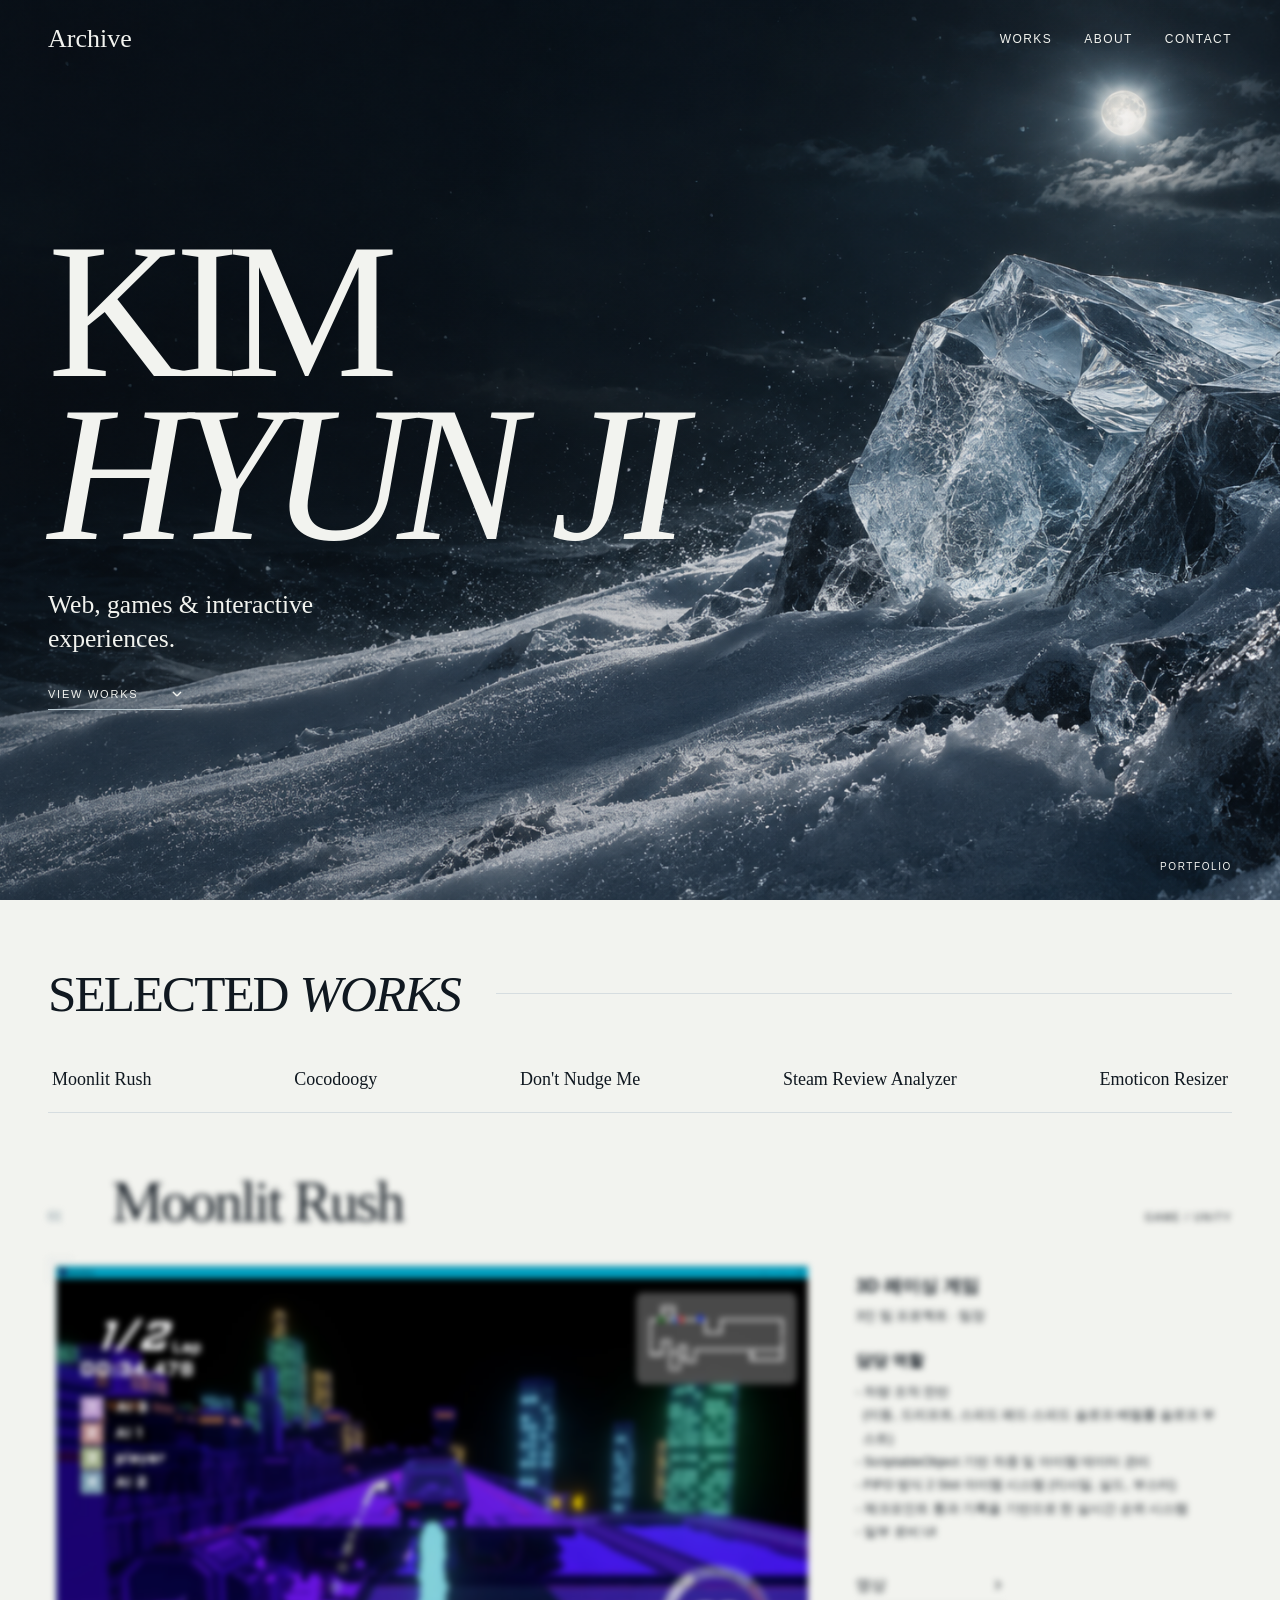
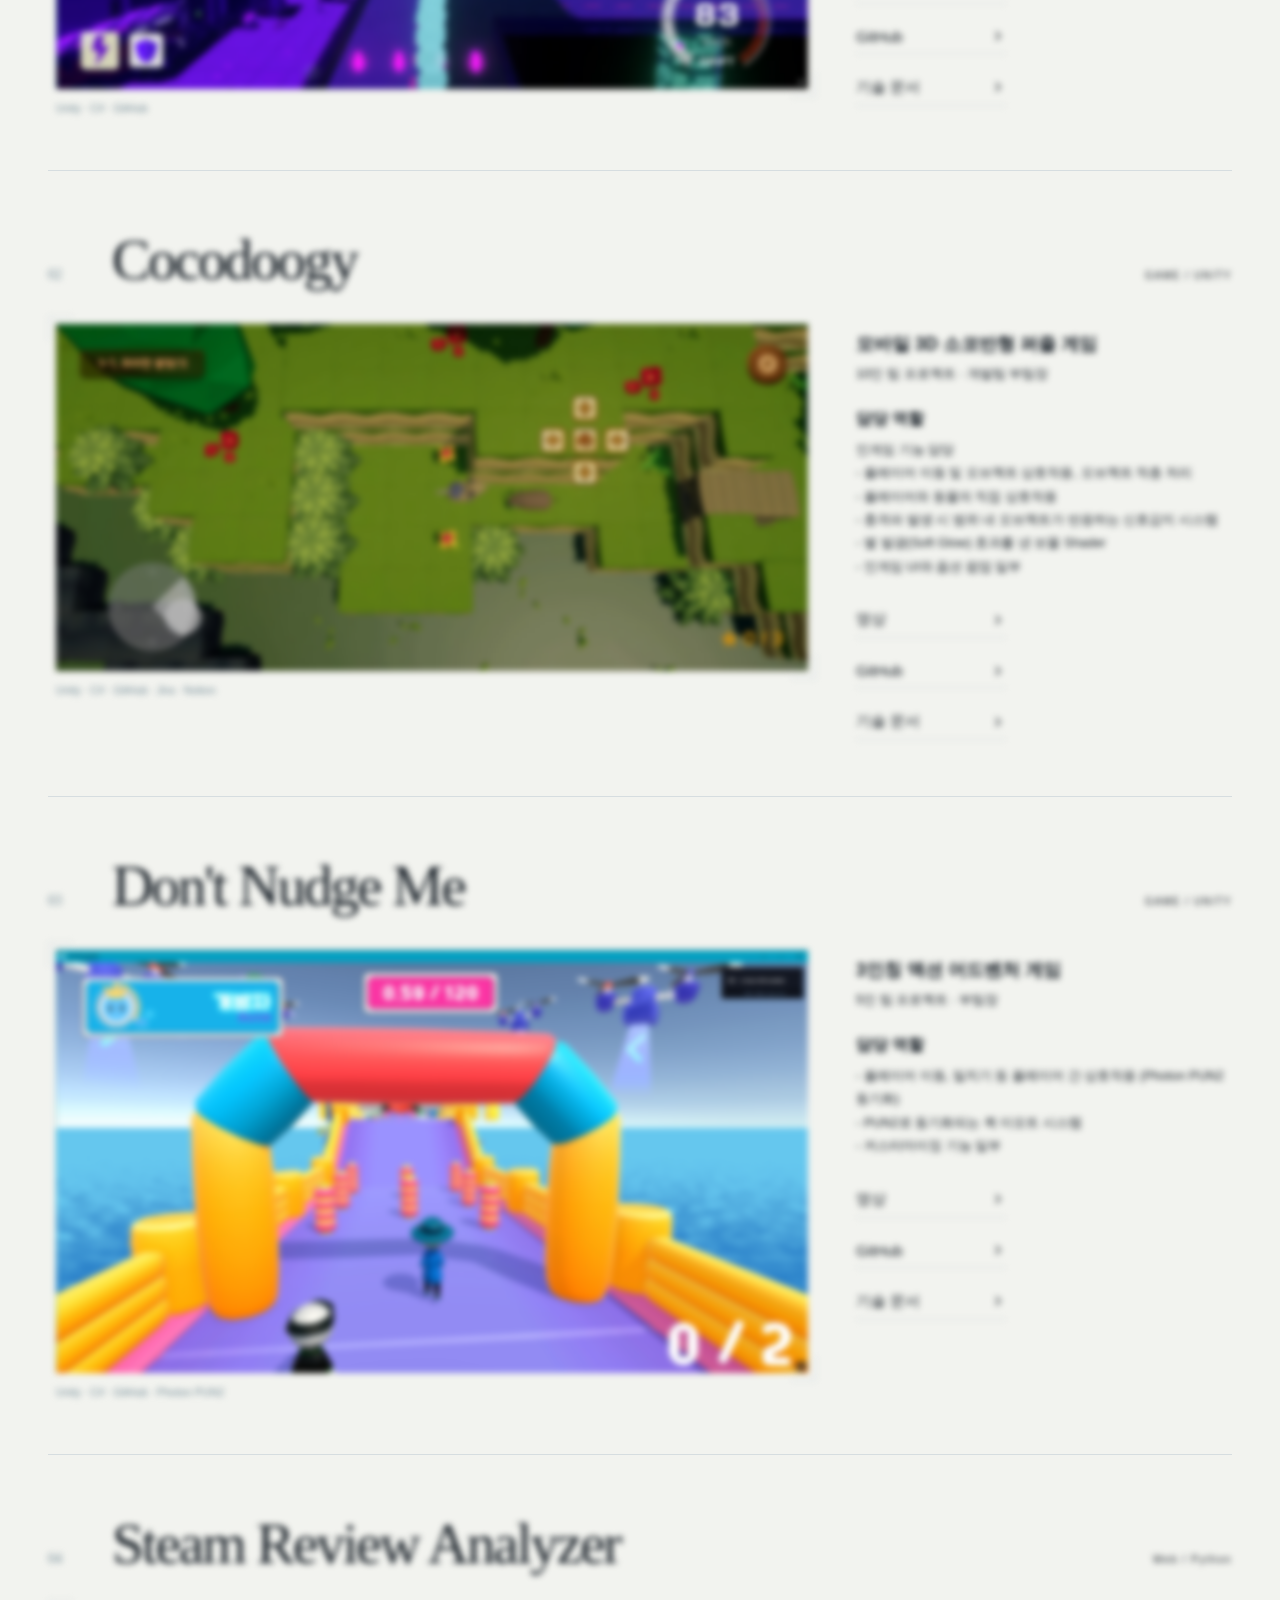
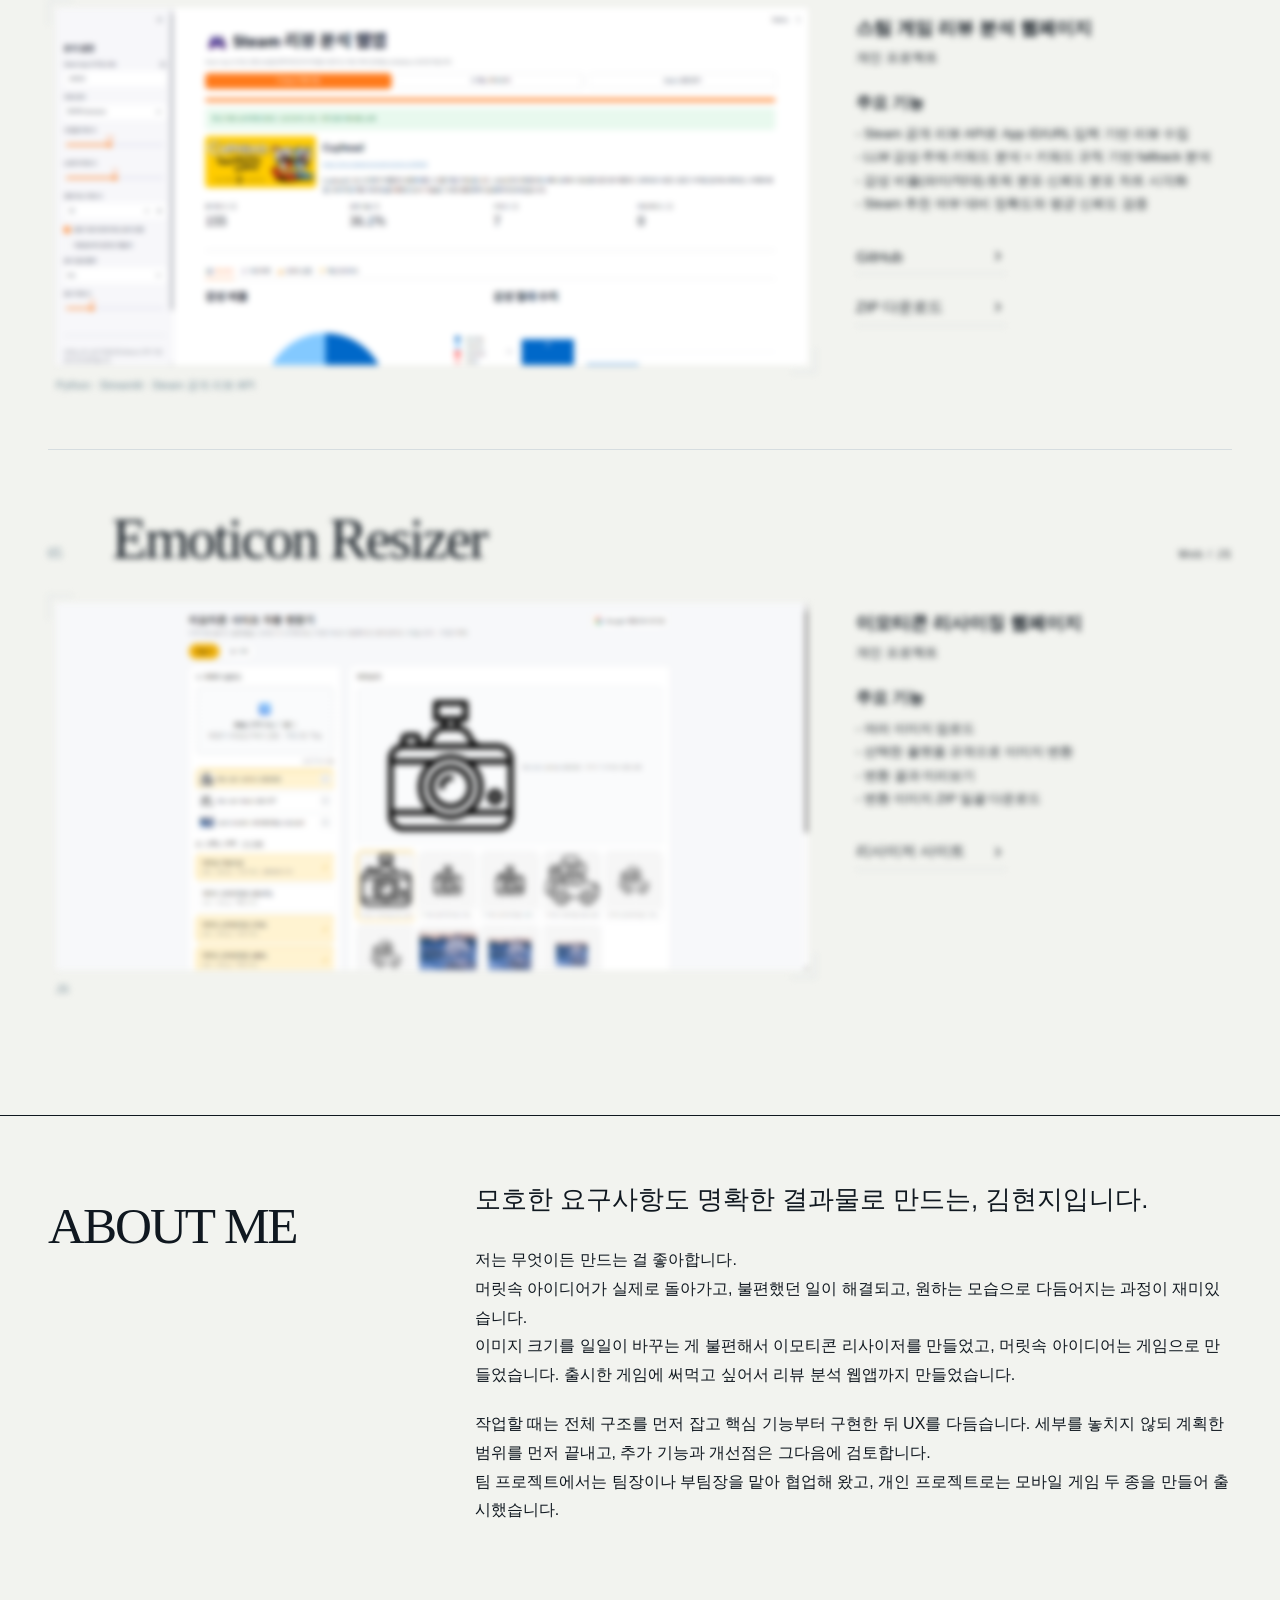
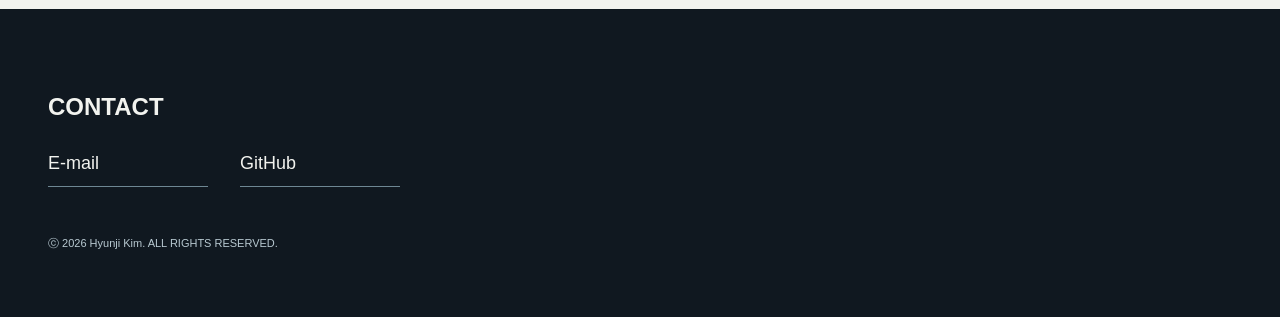
==== index.html @ 44b220c4 "이미지 캐시 초기화 시도" ====
<!DOCTYPE html>
<html lang="ko">

<head>
    <meta charset="UTF-8">
    <meta name="viewport" content="width=device-width, initial-scale=1.0">
    <meta name="description" content="Portfolio">
    <meta property="og:type" content="website">
    <meta property="og:title" content="Devschnee | Archive">
    <meta property="og:description" content="Web, games &amp; interactive experiences.">
    <meta property="og:url" content="https://devschnee.github.io/pfschnee/">
    <meta property="og:image" content="https://devschnee.github.io/pfschnee/src/site-preview.png?v=2">
    <meta property="og:image:alt" content="HJ Kim Portfolio Preview">
    <script src="https://challenges.cloudflare.com/turnstile/v0/api.js?render=explicit" defer></script>
    <title>HJ K. | Archive</title>
    <link rel="stylesheet" href="./css/style.css">
    <script src="./js/main.js" defer></script>
</head>

<body>
    <!-- header -->
    <header class="site-header">
        <a href="./">Archive</a>

        <nav aria-label="main menu">
            <a href="#works">WORKS</a>
            <a href="#about">ABOUT</a>
            <a href="#contact">CONTACT</a>
        </nav>
    </header>
    <div class="index-nav" id="idx-nav" hidden>
        <a href="#works">WORKS</a>
        <a href="#about">ABOUT | CONTACT</a>
        <a href="#top" class="t-learn">
            <span class="t-learn-up" aria-hidden="true">
                <span class="t-learn-chevron">
                    <svg width="16" height="16" viewBox="0 0 16 16" fill="none" stroke="currentColor"
                        stroke-width="1.5">
                        <path class="t-learn-arm t-learn-arm-top" d="M6 4L10 8" />
                        <path class="t-learn-arm t-learn-arm-bot" d="M10 8L6 12" />
                    </svg>
                </span>
            </span>
            TOP
        </a>
    </div>
    <!-- body -->
    <main>
        <section class="hero" id="top" aria-labelledby="hero-title">
            <!-- 배경 이미지는 CSS에서 적용 -->
            <div class="hero-content">
                <h1 id="hero-title">
                    <span>KIM</span>
                    <em>HYUN JI</em>
                </h1>

                <p class="hero-description">
                    Web, games &amp; interactive <br>
                    experiences.
                </p>

                <a class="hero-link t-learn" href="#works">
                    VIEW WORKS
                    <span class="t-learn-down" aria-hidden="true">
                        <span class="t-learn-chevron">
                            <svg width="16" height="16" viewBox="0 0 16 16" fill="none" stroke="currentColor"
                                stroke-width="1.5">
                                <path class="t-learn-arm t-learn-arm-top" d="M6 4L10 8" />
                                <path class="t-learn-arm t-learn-arm-bot" d="M10 8L6 12" />
                            </svg>
                        </span>
                    </span>
                </a>
            </div>

            <p class="hero-caption">PORTFOLIO</p>
        </section>

        <section class="works" id="works" aria-labelledby="works-title">
            <h2 id="works-title">SELECTED <em>WORKS</em></h2>

            <nav class="project-nav" aria-label="project-index">
                <a href="#moonlit-rush">Moonlit Rush</a>
                <a href="#cocodoogy">Cocodoogy</a>
                <a href="#dont-nudge-me">Don't Nudge Me</a>
                <a href="#steam-reviews">Steam Review Analyzer</a>
                <a href="#emoticon-resizer">Emoticon Resizer</a>
            </nav>

            <!-- 첫 번째 프로젝트 -->
            <article class="project t-stagger" id="moonlit-rush" aria-labelledby="moonlit-title">

                <!-- 번호 / 제목 / 분류를 Grid로 정렬 -->
                <div class="project-heading t-stagger-line">
                    <span class="project-number">01</span>
                    <h3 id="moonlit-title">Moonlit Rush</h3>
                    <p class="project-category">GAME / UNITY</p>
                </div>

                <!-- 프로젝트 이미지와 장식용 프레임 -->
                <div class="project-body t-stagger-line t-stagger-line--2">
                    <div class="project-media">
                        <figure class="project-frame">
                            <img src="src/moonlit-rush.jpg" alt="Moonlit Rush의 야간 도심 레이싱 중 차량이 점프하는 화면" width="1920"
                                height="1080" loading="lazy">
                        </figure>
                        <p class="project-tech">Unity · C# · GitHub</p>
                    </div>

                    <!-- 이미지 오른쪽 프로젝트 설명 -->
                    <div class="project-caption">
                        <h4>3D 레이싱 게임</h4>
                        <p>3인 팀 프로젝트 · 팀장</p>
                        <h4>담당 역할</h4>
                        <ul class="project-description">
                            <li>차량 조작 전반 <span>(이동, 드리프트, 스피드 패드·스피드 슬로프·배럴롤 슬로프 부스트)</span></li>
                            <li>ScriptableObject 기반 차종 및 아이템 데이터 관리</li>
                            <li>FIFO 방식 2 Slot 아이템 시스템 (미사일, 실드, 부스터)</li>
                            <li>체크포인트 통과 기록을 기반으로 한 실시간 순위 시스템</li>
                            <li>일부 로비 UI</li>
                        </ul>
                        <div class="project-links">
                            <a href="https://www.youtube.com/watch?v=LPo_mc8xSBM&feature=youtu.be" class="t-learn"
                                target="_blank" rel="noopener noreferrer nofollow">
                                <span>영상</span>
                                <span class="t-learn-chevron" aria-hidden="true">
                                    <svg width="16" height="16" viewBox="0 0 16 16" fill="none" stroke="currentColor"
                                        stroke-width="1.5">
                                        <path class="t-learn-arm t-learn-arm-top" d="M6 4L10 8" />
                                        <path class="t-learn-arm t-learn-arm-bot" d="M10 8L6 12" />
                                    </svg>
                                </span>
                            </a>
                            <a href="https://github.com/devschnee/MoonlitRush-Public" class="t-learn" target="_blank"
                                rel="noopener noreferrer">
                                <span>GitHub</span>
                                <span class="t-learn-chevron" aria-hidden="true">
                                    <svg width="16" height="16" viewBox="0 0 16 16" fill="none" stroke="currentColor"
                                        stroke-width="1.5">
                                        <path class="t-learn-arm t-learn-arm-top" d="M6 4L10 8" />
                                        <path class="t-learn-arm t-learn-arm-bot" d="M10 8L6 12" />
                                    </svg>
                                </span>
                            </a>
                            <a href="https://app.notion.com/p/2e8eddbae78d80128221c47e6ab6edd1" class="t-learn"
                                target="_blank" rel="noopener noreferrer">
                                <span>기술 문서</span>
                                <span class="t-learn-chevron" aria-hidden="true">
                                    <svg width="16" height="16" viewBox="0 0 16 16" fill="none" stroke="currentColor"
                                        stroke-width="1.5">
                                        <path class="t-learn-arm t-learn-arm-top" d="M6 4L10 8" />
                                        <path class="t-learn-arm t-learn-arm-bot" d="M10 8L6 12" />
                                    </svg>
                                </span>
                            </a>
                        </div>
                    </div>
                </div>
            </article>

            <article class="project t-stagger" id="cocodoogy" aria-labelledby="cocodoogy-title">
                <div class="project-heading t-stagger-line">
                    <span class="project-number">02</span>
                    <h3 id="cocodoogy-title">Cocodoogy</h3>
                    <p class="project-category">GAME / UNITY</p>
                </div>

                <div class="project-body t-stagger-line t-stagger-line--2">
                    <div class="project-media">
                        <figure class="project-frame">
                            <img src="src/cocodoogy.jpg" alt="Cocodoogy의 코코두기와 멧돼지의 상호작용 장면" loading="lazy">

                        </figure>
                        <p class="project-tech">Unity · C# · GitHub · Jira · Notion</p>
                    </div>

                    <!-- 이미지 오른쪽 프로젝트 설명 -->
                    <div class="project-caption">
                        <h4>모바일 3D 소코반형 퍼즐 게임</h4>
                        <p>10인 팀 프로젝트 · 개발팀 부팀장</p>
                        <h4>담당 역할</h4>
                        <ul class="project-description">
                            인게임 기능 담당
                            <li>플레이어 이동 및 오브젝트 상호작용, 오브젝트 적층 처리</li>
                            <li>플레이어와 동물의 직접 상호작용</li>
                            <li>충격파 발생 시 범위 내 오브젝트가 반응하는 신호감지 시스템</li>
                            <li>별 발광(Soft Glow) 효과를 낸 보물 Shader</li>
                            <li>인게임 UI와 옵션 팝업 일부</li>
                        </ul>
                        <div class="project-links">
                            <a href="https://www.youtube.com/watch?v=HQ4drY2X7RI" class="t-learn" target="_blank"
                                rel="noopener noreferrer nofollow">
                                <span>영상</span>
                                <span class="t-learn-chevron" aria-hidden="true">
                                    <svg width="16" height="16" viewBox="0 0 16 16" fill="none" stroke="currentColor"
                                        stroke-width="1.5">
                                        <path class="t-learn-arm t-learn-arm-top" d="M6 4L10 8" />
                                        <path class="t-learn-arm t-learn-arm-bot" d="M10 8L6 12" />
                                    </svg>
                                </span>
                            </a>
                            <a href="https://github.com/devschnee/CocoDoogy-Public" class="t-learn" target="_blank"
                                rel="noopener noreferrer">
                                <span>GitHub</span>
                                <span class="t-learn-chevron" aria-hidden="true">
                                    <svg width="16" height="16" viewBox="0 0 16 16" fill="none" stroke="currentColor"
                                        stroke-width="1.5">
                                        <path class="t-learn-arm t-learn-arm-top" d="M6 4L10 8" />
                                        <path class="t-learn-arm t-learn-arm-bot" d="M10 8L6 12" />
                                    </svg>
                                </span>
                            </a>
                            <a href="https://app.notion.com/p/2e8eddbae78d80128221c47e6ab6edd1" class="t-learn"
                                target="_blank" rel="noopener noreferrer">
                                <span>기술 문서</span>
                                <span class="t-learn-chevron" aria-hidden="true">
                                    <svg width="16" height="16" viewBox="0 0 16 16" fill="none" stroke="currentColor"
                                        stroke-width="1.5">
                                        <path class="t-learn-arm t-learn-arm-top" d="M6 4L10 8" />
                                        <path class="t-learn-arm t-learn-arm-bot" d="M10 8L6 12" />
                                    </svg>
                                </span>
                            </a>
                        </div>
                    </div>
                </div>
            </article>

            <article class="project t-stagger" id="dont-nudge-me" aria-labelledby="dont-nudge-me-title">
                <div class="project-heading t-stagger-line">
                    <span class="project-number">03</span>
                    <h3 id="dont-nudge-me-title">Don't Nudge Me</h3>
                    <p class="project-category">GAME / UNITY</p>
                </div>

                <div class="project-body t-stagger-line t-stagger-line--2">
                    <div class="project-media">
                        <figure class="project-frame">
                            <img src="src/dont-nudge-me.jpg" alt="Don't Nudge Me의 3인칭 경주 장면" width="1920" height="1080"
                                loading="lazy">
                        </figure>
                        <p class="project-tech">Unity · C# · GitHub · Photon PUN2</p>
                    </div>

                    <!-- 이미지 오른쪽 프로젝트 설명 -->
                    <div class="project-caption">
                        <h4>3인칭 액션 어드벤처 게임</h4>
                        <p>5인 팀 프로젝트 · 부팀장</p>
                        <h4>담당 역할</h4>
                        <ul class="project-description">
                            <li>플레이어 이동, 밀치기 등 플레이어 간 상호작용 (Photon PUN2 동기화)</li>
                            <li>PUN2로 동기화되는 퀵 이모트 시스템</li>
                            <li>커스터마이징 기능 일부</li>
                        </ul>
                        <div class="project-links">
                            <a href="https://www.youtube.com/watch?v=VlyXmGQhBaM" class="t-learn" target="_blank"
                                rel="noopener noreferrer nofollow">
                                <span>영상</span>
                                <span class="t-learn-chevron" aria-hidden="true">
                                    <svg width="16" height="16" viewBox="0 0 16 16" fill="none" stroke="currentColor"
                                        stroke-width="1.5">
                                        <path class="t-learn-arm t-learn-arm-top" d="M6 4L10 8" />
                                        <path class="t-learn-arm t-learn-arm-bot" d="M10 8L6 12" />
                                    </svg>
                                </span>
                            </a>
                            <a href="https://github.com/devschnee/DontNudgeMe-Public" class="t-learn" target="_blank"
                                rel="noopener noreferrer">
                                <span>GitHub</span>
                                <span class="t-learn-chevron" aria-hidden="true">
                                    <svg width="16" height="16" viewBox="0 0 16 16" fill="none" stroke="currentColor"
                                        stroke-width="1.5">
                                        <path class="t-learn-arm t-learn-arm-top" d="M6 4L10 8" />
                                        <path class="t-learn-arm t-learn-arm-bot" d="M10 8L6 12" />
                                    </svg>
                                </span>
                            </a>
                            <a href="https://app.notion.com/p/2e8eddbae78d80128221c47e6ab6edd1" class="t-learn"
                                target="_blank" rel="noopener noreferrer">
                                <span>기술 문서</span>
                                <span class="t-learn-chevron" aria-hidden="true">
                                    <svg width="16" height="16" viewBox="0 0 16 16" fill="none" stroke="currentColor"
                                        stroke-width="1.5">
                                        <path class="t-learn-arm t-learn-arm-top" d="M6 4L10 8" />
                                        <path class="t-learn-arm t-learn-arm-bot" d="M10 8L6 12" />
                                    </svg>
                                </span>
                            </a>
                        </div>
                    </div>
                </div>
            </article>

            <article class="project t-stagger" id="steam-reviews" aria-labelledby="steam-reviews-title">
                <div class="project-heading t-stagger-line">
                    <span class="project-number">04</span>
                    <h3 id="steam-reviews-title">Steam Review Analyzer</h3>
                    <p class="project-category">Web / Python</p>
                </div>

                <div class="project-body t-stagger-line t-stagger-line--2">
                    <div class="project-media">
                        <figure class="project-frame">
                            <img src="src/steam-reviews.png" alt="Steam Review Analyzer의 게임 리뷰 요약 화면" width="1920"
                                height="1080" loading="lazy">
                        </figure>
                        <p class="project-tech">Python · Streamlit · Steam 공개 리뷰 API
                        </p>
                    </div>
                    <!-- 이미지 오른쪽 프로젝트 설명 -->
                    <div class="project-caption">
                        <h4>스팀 게임 리뷰 분석 웹페이지</h4>
                        <p>개인 프로젝트</p>
                        <h4>주요 기능</h4>
                        <ul class="project-description">
                            <li>Steam 공개 리뷰 API로 App ID/URL 입력 기반 리뷰 수집 </li>
                            <li>LLM 감성·주제·키워드 분석 + 키워드 규칙 기반 fallback 분석</li>
                            <li>감성 비율(파이/막대)·토픽 분포·신뢰도 분포 차트 시각화</li>
                            <li>Steam 추천 여부 대비 정확도와 평균 신뢰도 검증</li>
                        </ul>
                        <div class="project-links">
                            <a href="https://github.com/devschnee/steam-review-analyzer" class="t-learn" target="_blank"
                                rel="noopener noreferrer">
                                <span>GitHub</span>
                                <span class="t-learn-chevron" aria-hidden="true">
                                    <svg width="16" height="16" viewBox="0 0 16 16" fill="none" stroke="currentColor"
                                        stroke-width="1.5">
                                        <path class="t-learn-arm t-learn-arm-top" d="M6 4L10 8" />
                                        <path class="t-learn-arm t-learn-arm-bot" d="M10 8L6 12" />
                                    </svg>
                                </span>
                            </a>
                            <a href="https://drive.google.com/drive/folders/1UK_2tRX7ykY_wUrUOAs60yplgLZJw73w?usp=sharing"
                                class="t-learn" target="_blank" rel="noopener noreferrer">
                                <span>ZIP 다운로드</span>
                                <span class="t-learn-chevron" aria-hidden="true">
                                    <svg width="16" height="16" viewBox="0 0 16 16" fill="none" stroke="currentColor"
                                        stroke-width="1.5">
                                        <path class="t-learn-arm t-learn-arm-top" d="M6 4L10 8" />
                                        <path class="t-learn-arm t-learn-arm-bot" d="M10 8L6 12" />
                                    </svg>
                                </span>
                            </a>
                        </div>
                    </div>
                </div>
            </article>

            <article class="project t-stagger" id="emoticon-resizer" aria-labelledby="emoticon-resizer-title">
                <div class="project-heading t-stagger-line">
                    <span class="project-number">05</span>
                    <h3 id="emoticon-resizer-title">Emoticon Resizer</h3>
                    <p class="project-category">Web / JS</p>
                </div>

                <div class="project-body t-stagger-line t-stagger-line--2">
                    <div class="project-media">
                        <figure class="project-frame">
                            <img src="src/emoticon-resizer.png" alt="Emoticon Resizer의 이미지 변환 미리보기 화면" width="1920"
                                height="1080" loading="lazy">
                        </figure>
                        <p class="project-tech">JS</p>
                    </div>
                    <!-- 이미지 오른쪽 프로젝트 설명 -->
                    <div class="project-caption">
                        <h4>이모티콘 리사이징 웹페이지</h4>
                        <p>개인 프로젝트</p>
                        <h4>주요 기능</h4>
                        <ul class="project-description">
                            <li>여러 이미지 업로드</li>
                            <li>선택한 플랫폼 규격으로 이미지 변환</li>
                            <li>변환 결과 미리보기</li>
                            <li>변환 이미지 ZIP 일괄 다운로드</li>
                        </ul>
                        <div class="project-links">
                            <a href="https://emoticon-resizer.snowforgeworks.com/" class="t-learn" target="_blank"
                                rel="noopener noreferrer">
                                <span>리사이저 사이트</span>
                                <span class="t-learn-chevron" aria-hidden="true">
                                    <svg width="16" height="16" viewBox="0 0 16 16" fill="none" stroke="currentColor"
                                        stroke-width="1.5">
                                        <path class="t-learn-arm t-learn-arm-top" d="M6 4L10 8" />
                                        <path class="t-learn-arm t-learn-arm-bot" d="M10 8L6 12" />
                                    </svg>
                                </span>
                            </a>
                        </div>
                    </div>
                </div>
            </article>
        </section>

        <section class="about" id="about" aria-labelledby="about-title">
            <h2 id="about-title">ABOUT ME</h2>
            <div class="about-content">
                <p>모호한 요구사항도 명확한 결과물로 만드는, 김현지입니다.</p>
                <p>저는 무엇이든 만드는 걸 좋아합니다. <br>
                    머릿속 아이디어가 실제로 돌아가고, 불편했던 일이 해결되고, 원하는 모습으로 다듬어지는 과정이 재미있습니다. <br>
                    이미지 크기를 일일이 바꾸는 게 불편해서 이모티콘 리사이저를 만들었고, 머릿속 아이디어는 게임으로 만들었습니다. 출시한 게임에 써먹고 싶어서 리뷰 분석 웹앱까지 만들었습니다.
                </p>
                <p>작업할 때는 전체 구조를 먼저 잡고 핵심 기능부터 구현한 뒤 UX를 다듬습니다. 세부를 놓치지 않되 계획한 범위를 먼저 끝내고, 추가 기능과 개선점은 그다음에 검토합니다. <br>
                    팀 프로젝트에서는 팀장이나 부팀장을 맡아 협업해 왔고, 개인 프로젝트로는 모바일 게임 두 종을 만들어 출시했습니다.</p>
            </div>
        </section>
    </main>

    <!-- footer -->
    <footer>
        <div class="contact" id="contact" aria-labelledby="contact-title">
            <h2 id="contact-title">CONTACT</h2>
            <div id="contact-body">
                <button class="contact-link" type="button" id="email-open">E-mail</button>
                <a href="https://github.com/devschnee" class="contact-link" target="_blank"
                    rel="noopener noreferrer">GitHub</a>
            </div>
            <p>ⓒ 2026 Hyunji Kim. ALL RIGHTS RESERVED.</p>
        </div>
        <a href="#top" class="footer-top t-learn">
            <span class="t-learn-up" aria-hidden="true">
                <span class="t-learn-chevron">
                    <svg width="16" height="16" viewBox="0 0 16 16" fill="none" stroke="currentColor"
                        stroke-width="1.5">
                        <path class="t-learn-arm t-learn-arm-top" d="M6 4L10 8" />
                        <path class="t-learn-arm t-learn-arm-bot" d="M10 8L6 12" />
                    </svg>
                </span>
            </span>
            Back To Top
        </a>
    </footer>

    <div class="email-panel" id="email-panel" hidden>
        <div class="email-panel-header">
            <h3>메일 보내기</h3>
            <button type="button" id="email-toggle" aria-label="minimize mail writing">
                <span class="email-icon icon-minimize" aria-hidden="true">−</span>
                <span class="email-icon icon-expand" aria-hidden="true">⤢</span>
            </button>
            <button type="button" id="email-close" aria-label="close mail writing">🗙</button>

        </div>
        <div class="email-panel-body">
            <div class="email-panel-content">
                <form id="email-form">
                    <label for="sender-name">보내는 사람 이름</label>
                    <input type="text" id="sender-name" name="name" placeholder="보내는 사람 이름" required>

                    <label for="sender-email">보내는 사람 이메일</label>
                    <input type="email" id="sender-email" name="email" placeholder="보내는 사람 이메일" required>

                    <label for="email-title">메일 제목</label>
                    <input type="text" id="email-title" name="title" placeholder="메일 제목" required>

                    <label for="email-message">메일 내용</label>
                    <textarea id="email-message" name="message" rows="6" required placeholder="메일 내용"></textarea>

                    <div id="email-turnstile"></div>
                    <button type="submit" id="email-send" aria-label="send mail">보내기</button>
                    <p id="email-status" aria-live="polite"></p>
                </form>
            </div>
        </div>
    </div>
</body>

</html>
---- css/style.css ----
/* 페이지 전체에서 사용할 색상 */
:root {
    --color-accent: #6E8793;
    --color-dark: #101820;
    --color-snow: #F2F3EF;
    --color-ice: #B8C9D1;
    --color-line: #D6DDE0;

    --learn-shift: 2px;
    --learn-spread: 8deg;
    --learn-in: 350ms;
    --learn-out: 350ms;
    --learn-ease: cubic-bezier(0.22, 1, 0.36, 1);

    --stagger-dur: 500ms;
    --stagger-distance: 12px;
    --stagger-stagger: 40ms;
    --stagger-blur: 3px;
    --stagger-ease: cubic-bezier(0.36, 1, 0.5, 1);
}

/* 요소 크기에 테두리와 안쪽 여백을 포함 */
* {
    box-sizing: border-box;
}

/* 페이지 안의 링크로 이동할 때 부드럽게 스크롤 */
html {
    scroll-behavior: smooth;
}

/* 페이지 기본 설정 */
body {
    margin: 0;
    background-color: var(--color-snow);
    color: var(--color-dark);
    font-family: Arial, "Malgun Gothic", sans-serif;
}

/* 링크 기본 설정 */
a {
    color: inherit;
    text-decoration: none;
}

/* 키보드로 링크를 선택했을 때 */
a:focus-visible {
    outline: 2px solid var(--color-accent);
    outline-offset: 5px;
}

.t-learn-chevron {
    display: inline-flex;
    transform: translateX(0);
    transition: transform var(--learn-out) var(--learn-ease);
}

.t-learn-arm {
    transform-box: view-box;
    transform-origin: 10px 8px;
    vector-effect: non-scaling-stroke;
    transition: transform var(--learn-out) var(--learn-ease);
}

.t-learn:hover .t-learn-chevron {
    transform: translateX(var(--learn-shift));
    transition-duration: var(--learn-in);
}

.t-learn:hover .t-learn-arm {
    transition-duration: var(--learn-in);
}

.t-learn:hover .t-learn-arm-top {
    transform: rotate(var(--learn-spread));
}

.t-learn:hover .t-learn-arm-bot {
    transform: rotate(calc(var(--learn-spread) * -1));
}

.t-learn-down {
    display: inline-flex;
    transform: rotate(90deg);
}

.t-learn-up {
    display: inline-flex;
    transform: rotate(-90deg);
}

.t-stagger.is-ready>.t-stagger-line {
    opacity: 0;
    transform: translateY(var(--stagger-distance));
    filter: blur(var(--stagger-blur));
    transition:
        opacity var(--stagger-dur) var(--stagger-ease),
        transform var(--stagger-dur) var(--stagger-ease),
        filter var(--stagger-dur) var(--stagger-ease);
}

.t-stagger.is-ready>.t-stagger-line--2 {
    transition-delay: var(--stagger-stagger);
}

.t-stagger.is-ready.is-shown>.t-stagger-line {
    opacity: 1;
    transform: translateY(0);
    filter: blur(0);
}

/* 헤더 */
.site-header {
    /* 첫 화면 배경 위의 상단에 배치 */
    position: absolute;
    top: 0;
    left: 0;
    z-index: 10;

    display: flex;
    justify-content: space-between;
    align-items: center;
    gap: 24px;

    width: 100%;
    padding: 24px 48px;
    color: var(--color-snow);
}

/* 헤더의 직접적인 자식인 로고 링크 */
.site-header>a {
    font-family: Georgia, "Times New Roman", serif;
    font-size: 26px;
}

/* 헤더 메뉴를 가로로 배치 */
.site-header nav {
    display: flex;
    gap: 32px;
}

.site-header nav a {
    padding: 8px 0;
    font-size: 12px;
    letter-spacing: 0.12em;
}

/* 헤더 메뉴에 마우스를 올렸을 때 */
.site-header nav a:hover {
    color: var(--color-ice);
}

/* 첫 화면 */
.hero {
    /* 내부의 absolute 요소가 이 영역을 기준으로 배치 */
    position: relative;

    display: flex;
    align-items: center;

    /* 최소 높이를 작은 뷰포트 높이만큼 확보 */
    min-height: 100svh;
    padding: 140px 48px 100px;

    /* 이미지 위에 반투명 그라데이션을 겹쳐 글자의 가독성 확보 */
    background-color: var(--color-dark);
    background-image:
        linear-gradient(to right,
            rgba(16, 24, 32, 0.3),
            rgba(16, 24, 32, 0)),
        url("../src/898a5ad2-950c-4976-aafb-7876643cb460.png");

    /* 영역을 채우고, 넘치는 이미지 부분은 잘라냄 */
    background-size: cover;
    background-position: center;
    background-repeat: no-repeat;

    color: var(--color-snow);
}

/* 첫 화면의 대표 제목 */
.hero h1 {
    margin: 0;
    font-family: Georgia, "Times New Roman", serif;

    /* 화면 너비에 따라 조절하되 100px~220px 범위로 제한 */
    font-size: clamp(100px, 15vw, 220px);
    font-weight: 400;
    line-height: 0.85;
    letter-spacing: -0.06em;
}

/* DEV와 SCHNEE를 각각 한 줄씩 배치 */
.hero h1 span,
.hero h1 em {
    display: block;
}

.hero h1 em {
    font-weight: 400;
}

/* 대표 제목 아래의 소개 문구 */
.hero-description {
    margin: 32px 0 24px;
    font-family: Georgia, "Times New Roman", serif;
    font-size: clamp(22px, 2vw, 30px);
    line-height: 1.3;
}

/* 작업물 영역으로 이동하는 링크 */
.hero-link {
    display: inline-flex;
    align-items: center;
    gap: 28px;

    padding: 4px 0;
    border-bottom: 1px solid var(--color-ice);

    font-size: 11px;
    letter-spacing: 0.16em;
}

/* 링크 옆의 화살표 */
.hero-link span {
    font-size: 14px;
    padding-bottom: 3px;
    letter-spacing: normal;
}

.hero-link:hover {
    color: var(--color-ice);
}

/* 첫 화면 오른쪽 아래의 연도 표시 */
.hero-caption {
    position: absolute;
    right: 48px;
    bottom: 28px;

    margin: 0;
    font-size: 10px;
    letter-spacing: 0.16em;
}

.index-nav {
    position: fixed;
    right: 48px;
    bottom: calc(50% - 100px);
    display: flex;
    flex-direction: column;
    align-items: flex-end;
    gap: 32px;
    padding: 22px 4px;
    font-family: Arial, "Malgun Gothic", sans-serif;
    font-weight: 500;
    font-size: 14px;
    white-space: nowrap;
}

.index-nav a {
    display: block;
    padding-left: 22px;
    color: var(--color-dark);
    position: relative;
}

.index-nav a:hover {
    color: var(--color-ice);
}

.index-nav a.is-active {
    color: var(--color-accent);
    font-weight: 700;
}

.index-nav a.is-active::before {
    content: "";
    position: absolute;
    left: 0;
    top: 50%;
    width: 12px;
    height: 1px;
    background-color: currentColor;
    transform: translateY(-50%);
}


/* 작업물 영역의 최대 너비와 여백 */
.works {
    /* 큰 모니터에서도 콘텐츠가 지나치게 넓어지지 않도록 제한 */
    max-width: 1440px;

    /* 좌우 바깥 여백을 자동으로 나눠 가운데 배치 */
    margin: 0 auto;
    padding: 64px 48px;
}

/* 작업물 영역의 제목과 장식 선을 가로로 배치 */
.works>h2 {
    display: flex;
    align-items: center;
    gap: 12px;

    margin: 0 0 24px;
    font-family: Georgia, "Times New Roman", serif;
    font-size: clamp(28px, 4vw, 56px);
    font-weight: 400;
    letter-spacing: -0.04em;
}

/* 제목 오른쪽의 장식 선: 남은 너비를 채움 */
.works>h2::after {
    content: "";
    flex: 1;
    height: 1px;
    margin-left: 24px;
    background-color: var(--color-line);
}

/* 프로젝트 목차 */
.project-nav {
    /* 화면 상단에 닿으면 작업물 영역 안에서 붙어 있음 */
    position: sticky;
    top: 0;
    z-index: 5;

    display: flex;
    justify-content: space-between;
    gap: 32px;

    /* 목차가 화면보다 길어지면 가로 스크롤 허용 */
    overflow-x: auto;

    border-bottom: 1px solid var(--color-line);
    background-color: var(--color-snow);
}

/* 목차 링크가 좁은 화면에서도 억지로 줄어들지 않도록 설정 */
.project-nav a {
    position: relative;
    flex-shrink: 0;

    padding: 22px 4px;
    font-family: Georgia, "Times New Roman", serif;
    font-size: 18px;
    white-space: nowrap;
}

/* 목차 밑줄: 처음에는 가로 크기를 0으로 줄여 숨김 */
.project-nav a::after {
    content: "";
    position: absolute;
    right: 0;
    bottom: 0;
    left: 0;

    height: 2px;
    background-color: var(--color-accent);
    transform: scaleX(0);
    transition: transform 0.2s ease;
}

/* 마우스를 올리거나 키보드로 선택하면 밑줄 표시 */
.project-nav a:hover::after,
.project-nav a:focus-visible::after {
    transform: scaleX(1);
}

/* 개별 프로젝트의 여백과 구분선 */
.project {
    padding: 56px 0;
    border-bottom: 1px solid var(--color-line);

    /* 목차로 이동했을 때 제목이 붙어 있는 목차에 가리지 않도록 여유 확보 */
    scroll-margin-top: 90px;
}

/* 개별 프로젝트 제목 */
.project h3 {
    margin: 0;
    font-family: Georgia, "Times New Roman", serif;
    font-size: clamp(32px, 4.5vw, 64px);
    font-weight: 400;
    letter-spacing: -0.04em;
}

/* 마지막 프로젝트 아래의 구분선 제거 */
.project:last-child {
    border-bottom: none;
}

/* 프로젝트 상단: 번호 / 제목 / 분류의 3열 구성 */
.project-heading {
    display: grid;

    /* 번호는 40px, 제목은 남은 공간, 분류는 내용에 맞는 너비 */
    grid-template-columns: 40px minmax(0, 1fr) auto;
    align-items: baseline;
    gap: 24px;

    margin-bottom: 24px;
}

/* 프로젝트 번호 */
.project-number {
    color: var(--color-accent);
    font-family: Georgia, "Times New Roman", serif;
    font-size: 14px;
}

/*프로젝트 설명*/
.project-body {
    display: grid;
    /*두 열의 너비 비율. 2fr 1fr은 간격을 제외한 공간을 2:1로 나눔*/
    grid-template-columns: 2fr 1fr;
    gap: 32px;
}

/* 프로젝트 분류 */
.project-category {
    margin: 0;
    font-size: 10px;
    letter-spacing: 0.16em;
}

/* 이미지 주변의 얇은 모서리 프레임 */
.project-frame {
    /* 모서리 장식이 이 요소를 기준으로 배치 */
    position: relative;

    /* figure의 브라우저 기본 여백 제거 */
    margin: 0;
    padding: 8px;
}

/* 왼쪽 위와 오른쪽 아래 모서리의 공통 설정 */
.project-frame::before,
.project-frame::after {
    content: "";
    position: absolute;
    width: 24px;
    height: 24px;

    border-color: var(--color-line);
    border-style: solid;

    /* 장식이 이미지 위의 마우스 동작을 막지 않도록 설정 */
    pointer-events: none;
}

/* 왼쪽 위 모서리 */
.project-frame::before {
    top: 0;
    left: 0;
    border-width: 1px 0 0 1px;
}

/* 오른쪽 아래 모서리 */
.project-frame::after {
    right: 0;
    bottom: 0;
    border-width: 0 1px 1px 0;
}

/* 원본 이미지 비율을 유지하면서 프레임 너비에 맞춤 */
.project-frame img {
    display: block;
    width: 100%;
    height: auto;
}

/* 사용 기술 */
.project-tech {
    margin: 5px 0 0;
    padding-left: 8px;
    color: var(--color-accent);
    font-size: 11px;
}

/* 이미지 아래: 설명과 기술 정보를 양쪽에 배치 */
.project-caption {
    display: block;
    padding: 16px 8px 0;
}

.project-caption>h4:first-child {
    margin: 0 0 8px;
    font-size: 18px;
}

.project-caption h4 {
    margin: 0 0 8px;
    font-size: 16px;
}

/* 프로젝트 설명 */
.project-description {
    margin: 0;
    font-size: 13px;
    line-height: 1.8;
    list-style: none;
    padding: 0;
}

.project-description li::before {
    content: "- ";
}

.project-description span {
    display: block;
    padding-left: 7px;
}

.project-caption p {
    margin: 0 0 24px;
    font-size: 13px;
    line-height: 1.6;
}

.project-links {
    display: flex;
    flex-direction: column;
    flex-wrap: wrap;
    gap: 16px;
    margin-top: 24px;
}

.project-links>a {
    display: inline-flex;
    align-items: center;
    justify-content: space-between;
    max-width: 150px;
    padding: 8px 0;
    text-decoration: none;
    border-bottom: 1px solid var(--color-line);
}

.project-links>a span {
    font-size: 15px;
    letter-spacing: normal;
}

/* about */
.about {
    max-width: 1440px;
    margin: 0 auto;
    padding: 64px 48px;
    border-top: 1px solid var(--color-dark);
    display: grid;
    grid-template-columns: 1fr 2fr;
    gap: 48px;
    align-items: start;
    line-height: 1.8;
}

.about>h2 {
    margin: 0 0 24px;
    font-family: Georgia, "Times New Roman", serif;
    font-size: clamp(28px, 4vw, 56px);
    font-weight: 400;
    letter-spacing: -0.04em;
}


.about-content>p {
    margin: 0 0 20px;
    font-size: 16px;
    line-height: 1.8;
}

.about-content>p:first-child {
    font-size: clamp(22px, 2vw, 30px);
    line-height: 1.5;
    margin-bottom: 28px;
}

footer {
    background-color: var(--color-dark);
    color: var(--color-snow);
}

#contact-body {
    display: flex;
    flex-wrap: wrap;
    gap: 32px;
    margin-bottom: 48px;
}

.contact-link {
    text-decoration: none;
    cursor: pointer;
    font: inherit;
    color: inherit;
    display: flex;
    align-items: center;
    justify-content: space-between;
    width: 160px;
    padding: 12px 0;
    font-size: 18px;
    border-bottom: 1px solid var(--color-accent);
    background: transparent;
    border: 0;
    border-bottom: 1px solid var(--color-accent);
}

.contact {
    max-width: 1440px;
    margin: 0 auto;
    padding: 64px 48px;
}

.contact>p {
    margin: 0;
    font-size: 11px;
    line-height: 1.6;
    color: var(--color-ice);
}

/*이메일 패널*/
.email-panel {
    position: fixed;
    bottom: 16px;
    right: 16px;
    z-index: 20;
    border: 1px solid var(--color-line);
    background-color: white;
    padding: 16px;
    min-width: 600px;
    max-width: calc(100% - 32px);
    border-top-left-radius: 8px;
    box-shadow: 2px 2px 4px var(--color-line);
    opacity: 1;
    transform: translateY(0);
    filter: blur(0);
    transition:
        transform 350ms cubic-bezier(0.22, 1, 0.36, 1),
        opacity 350ms cubic-bezier(0.22, 1, 0.36, 1),
        filter 350ms cubic-bezier(0.22, 1, 0.36, 1),
        display 350ms allow-discrete;
    box-shadow: 0 12px 32px rgba(16, 24, 32, 0.16);
}

.email-panel[hidden] {
    display: none;
    opacity: 0;
    transform: translateY(24px);
    filter: blur(2px);
    pointer-events: none;
}

@starting-style {
    .email-panel:not([hidden]) {
        opacity: 0;
        transform: translateY(24px);
        filter: blur(2px);
    }
}

.email-panel.minimized {
    min-width: 400px;
    border-top-left-radius: 8px;
}

.email-panel.minimized .email-panel-header {
    padding-bottom: 0;
    border-bottom: 0;
}

.email-panel-header {
    display: flex;
    align-items: center;
    gap: 8px;
    margin-bottom: 15px;
    padding-bottom: 10px;
    border-bottom: 1px solid var(--color-dark);
}

.email-panel-header>h3 {
    margin: 0;
    margin-right: auto;
}

.email-panel-header>button {
    display: inline-flex;
    align-items: center;
    justify-content: center;
    width: 32px;
    height: 32px;
    padding: 0;
    line-height: 1;
    color: inherit;
    cursor: pointer;
    background: transparent;
    font-size: 20px;
    border: 0;
}

.email-panel-header>button:hover {
    background-color: var(--color-line);
}

#email-toggle {
    display: grid;
    place-items: center;
}

.email-icon {
    grid-area: 1 / 1;
    opacity: 1;
    transform: scale(1);
    filter: blur(0);
    transition:
        opacity 250ms ease-in-out,
        transform 250ms ease-in-out,
        filter 250ms ease-in-out;
}

.email-panel:not(.minimized) .icon-expand,
.email-panel.minimized .icon-minimize {
    opacity: 0;
    transform: scale(0.25);
    filter: blur(2px);
}

.email-panel-body {
    display: grid;
    grid-template-rows: 1fr;
    /*내용 펼쳐진 높이 1f 접힌 높이 0fr*/
    transition: grid-template-rows 500ms cubic-bezier(0.42, 1, 0.36, 1);
}

.email-panel.minimized .email-panel-body {
    grid-template-rows: 0fr;
}

.email-panel-content {
    min-height: 0;
    overflow: hidden;
}

.email-panel-body form {
    display: flex;
    flex-direction: column;
    gap: 8px;
}

.email-panel-body label {
    margin: 0;
    font-size: 13px;
    color: var(--color-accent);
}

.email-panel-body input,
.email-panel-body textarea {
    margin: 0 0 8px;
    font-size: 13px;
    width: 100%;
    padding: 10px 12px;
    border: 1px solid var(--color-line);
    background-color: transparent;
    color: inherit;
    font: inherit;
}

.email-panel-body input:focus-visible,
.email-panel-body textarea:focus-visible {
    outline: 1px solid var(--color-accent);
    outline-offset: 2px;
}

#email-send {
    /*세로 방향 flex를 쓰고 있는 form의 가로 방향 끝(오른쪽)으로 보내기*/
    align-self: flex-end;
    padding: 10px 20px;
    border: 0;
    background-color: var(--color-dark);
    color: var(--color-snow);
    font: inherit;
    font-size: 13px;
    cursor: pointer;
}

/*비활성화되지 않은 버튼만 선택*/
#email-send:hover:not(:disabled) {
    background-color: var(--color-accent);
}

#email-send:disabled {
    opacity: 0.5;
    cursor: wait;
}

.email-panel-body button {
    border-radius: 4px;
    border: none;
    background-color: var(--color-dark);
    color: var(--color-snow);
    padding: 16px;
    cursor: pointer;
}

.footer-top {
    display: none;
}

.index-nav[hidden] {
    display: none;
}


/* 모바일 */
@media (max-width: 900px) {

    .t-learn-chevron,
    .t-learn-arm {
        transition: none;
    }

    .t-stagger.is-ready>.t-stagger-line {
        transition: none;
        transition-delay: 0s;
        opacity: 1;
        transform: none;
        filter: none;
    }

    .index-nav {
        left: 16px;
        right: 16px;
        bottom: 12px;
        z-index: 10;

        flex-direction: row;
        align-items: center;
        justify-content: space-between;
        gap: 8px;

        padding: 4px 8px;
        background-color: var(--color-snow);
        border: 1px solid var(--color-line);
    }

    .index-nav a {
        display: flex;
        align-items: center;
        gap: 6px;
        padding: 12px 8px;
        font-size: 11px;
    }

    .index-nav a.is-active::before {
        left: 8px;
        right: 8px;
        top: auto;
        bottom: 4px;
        width: auto;
        transform: none;
    }

    .site-header {
        gap: 16px;
        padding: 20px;
    }

    .site-header>a {
        font-size: 22px;
    }

    .site-header nav {
        gap: 16px;
    }

    .site-header nav a {
        font-size: 10px;
    }

    .hero {
        align-items: flex-start;
        padding: 150px 20px 100px;
        background-position: 60% center;
    }

    .hero h1 {
        font-size: 22vw;
    }

    .hero-description {
        margin-top: 24px;
        font-size: 22px;
    }

    .hero-caption {
        right: 20px;
        bottom: 24px;
        font-size: 9px;
    }

    /* 작은 화면에 맞춰 작업물 영역의 여백과 제목 크기 축소 */
    .works {
        padding: 36px 20px;
    }

    .works>h2 {
        gap: 8px;
        font-size: clamp(23px, 6.4vw, 32px);
    }

    .works>h2::after {
        margin-left: 8px;
    }

    /* 목차의 간격과 글자 크기 축소 */
    .project-nav {
        gap: 24px;
    }

    .project-nav a {
        padding: 20px 2px;
        font-size: 16px;
    }

    .project {
        padding: 36px 0;
    }

    /* 모바일에서는 번호와 제목을 첫 줄에 배치 */
    .project-heading {
        grid-template-columns: 24px minmax(0, 1fr);
        gap: 8px 12px;
        margin-bottom: 16px;
    }

    /* 분류는 두 번째 열의 다음 줄로 이동 */
    .project-category {
        grid-column: 2;
        font-size: 9px;
    }

    .project-body {
        grid-template-columns: minmax(0, 1fr);
        gap: 24px;
    }

    /* 작은 화면에서는 모서리 장식과 프레임 여백 축소 */
    .project-frame {
        padding: 6px;
    }

    .project-frame::before,
    .project-frame::after {
        width: 16px;
        height: 16px;
    }

    /* 설명과 기술 정보를 한 열로 배치 */
    .project-caption {
        padding: 12px 6px 0;
    }

    .about {
        padding: 36px 20px;
        grid-template-columns: 1fr;
        gap: 24px;
    }

    .contact {
        padding: 36px 20px;
    }

    #contact-body {
        grid-template-columns: 1fr;
        gap: 0;
    }

    .email-panel {
        position: fixed;
        bottom: 16px;
        right: 16px;
        z-index: 20;
        border: 1px solid var(--color-line);
        background-color: var(--color-snow);
        padding: 16px;
        min-width: 250px;
        max-width: calc(100% - 32px);
        border-top-left-radius: 8px;
        box-shadow: 4px 4px 4px 1px var(--color-dark);
    }

    .email-panel.minimized {
        min-width: 250px;
        border-top-left-radius: 8px;
    }

    .email-panel-header {
        display: flex;
        align-items: center;
        gap: 8px;
    }

    .email-panel-header>h3 {
        margin: 0;
        margin-right: auto;
    }

    .email-panel-header>button {
        background: transparent;
        border: 0;
    }

    .email-panel.minimized .email-panel-body {
        display: none;
    }

    .email-panel-body input,
    .email-panel-body textarea {
        width: 100%;
    }

    .email-panel-body textarea {
        min-height: 200px;
    }

    .footer-top {
        display: flex;
        justify-content: flex-end;
        margin-top: 16px;
        padding: 24px 20px;
        font-size: 14px;
    }

    .footer-top:hover {
        color: var(--color-ice);
    }
}

/* 기기에서 움직임 줄이기를 설정한 사용자를 위한 처리 */
@media (prefers-reduced-motion: reduce) {
    html {
        scroll-behavior: auto;
    }

    .t-stagger-line {
        transition: none !important;
    }

    .project-nav a::after {
        transition: none;
    }

    .email-panel-body {
        transition: none;
    }

    .email-icon {
        transition: none;
    }

    .email-panel {
        transition: none;
    }
}
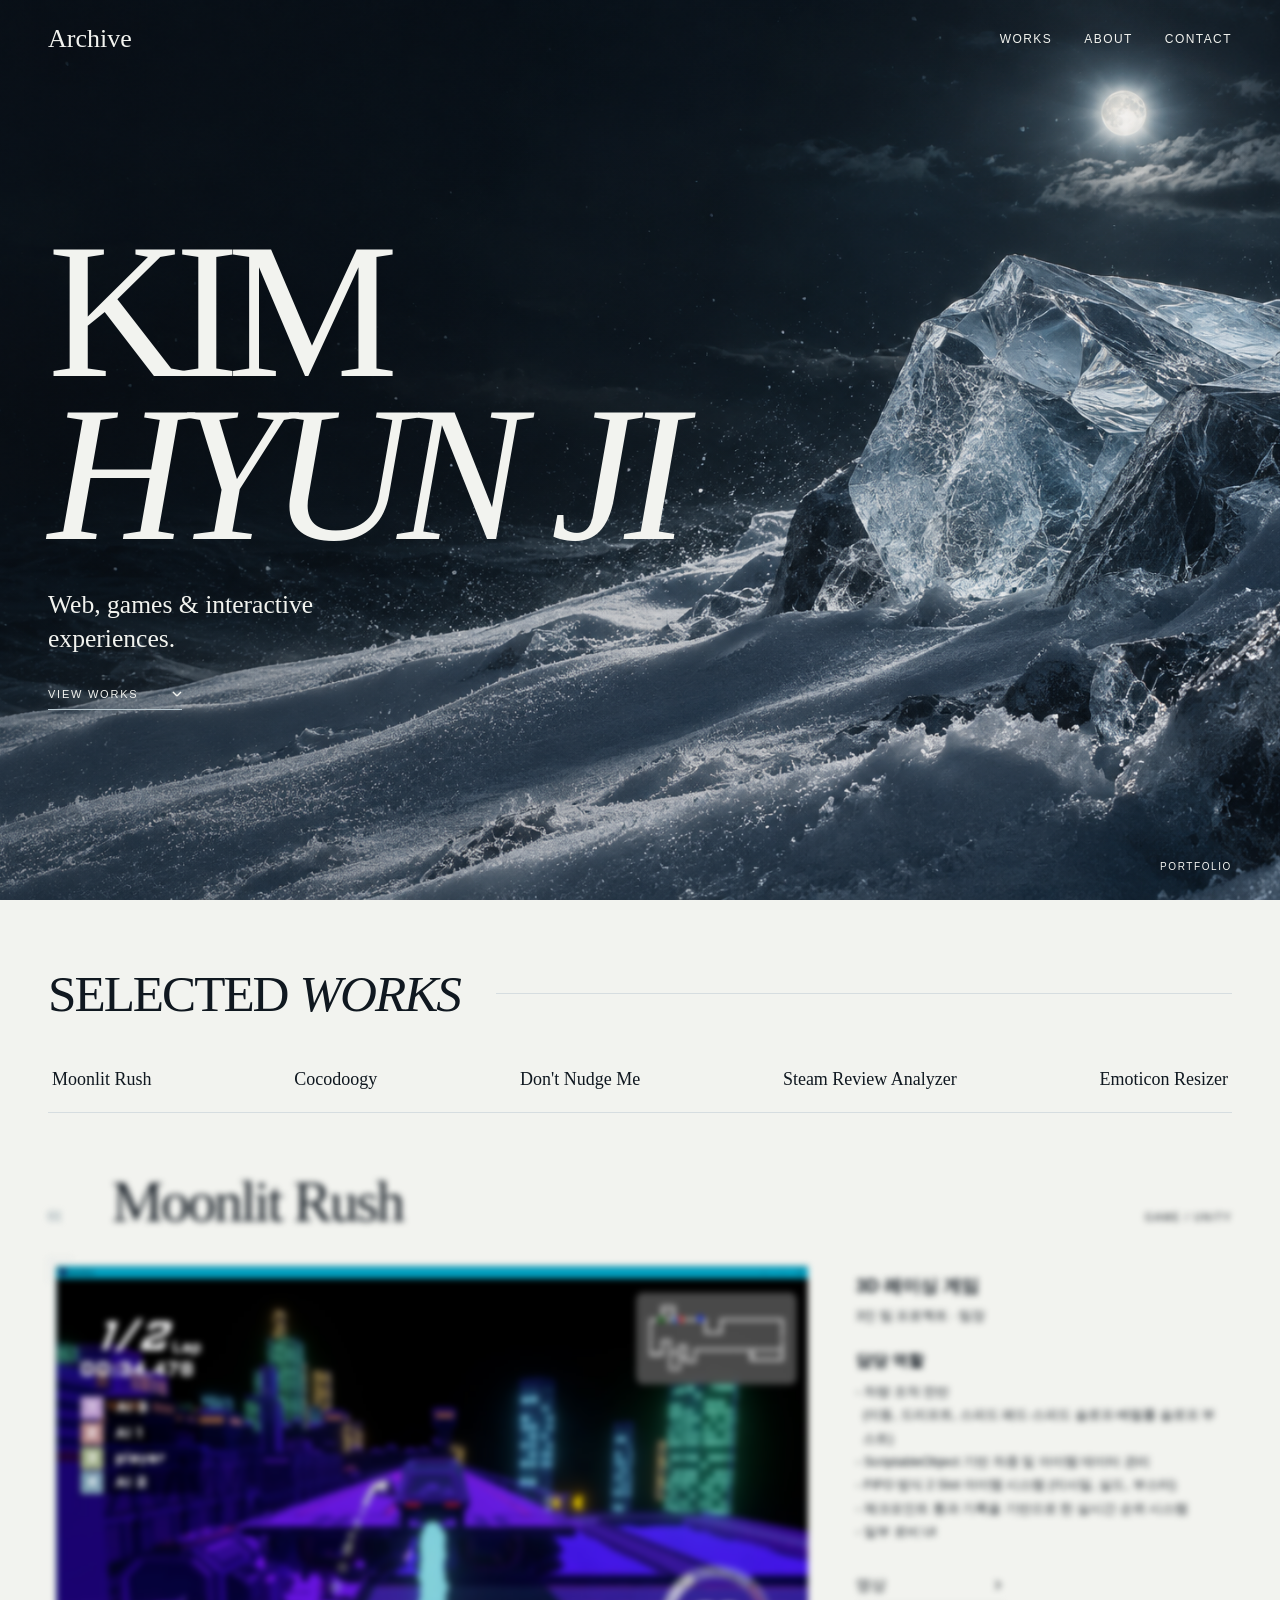
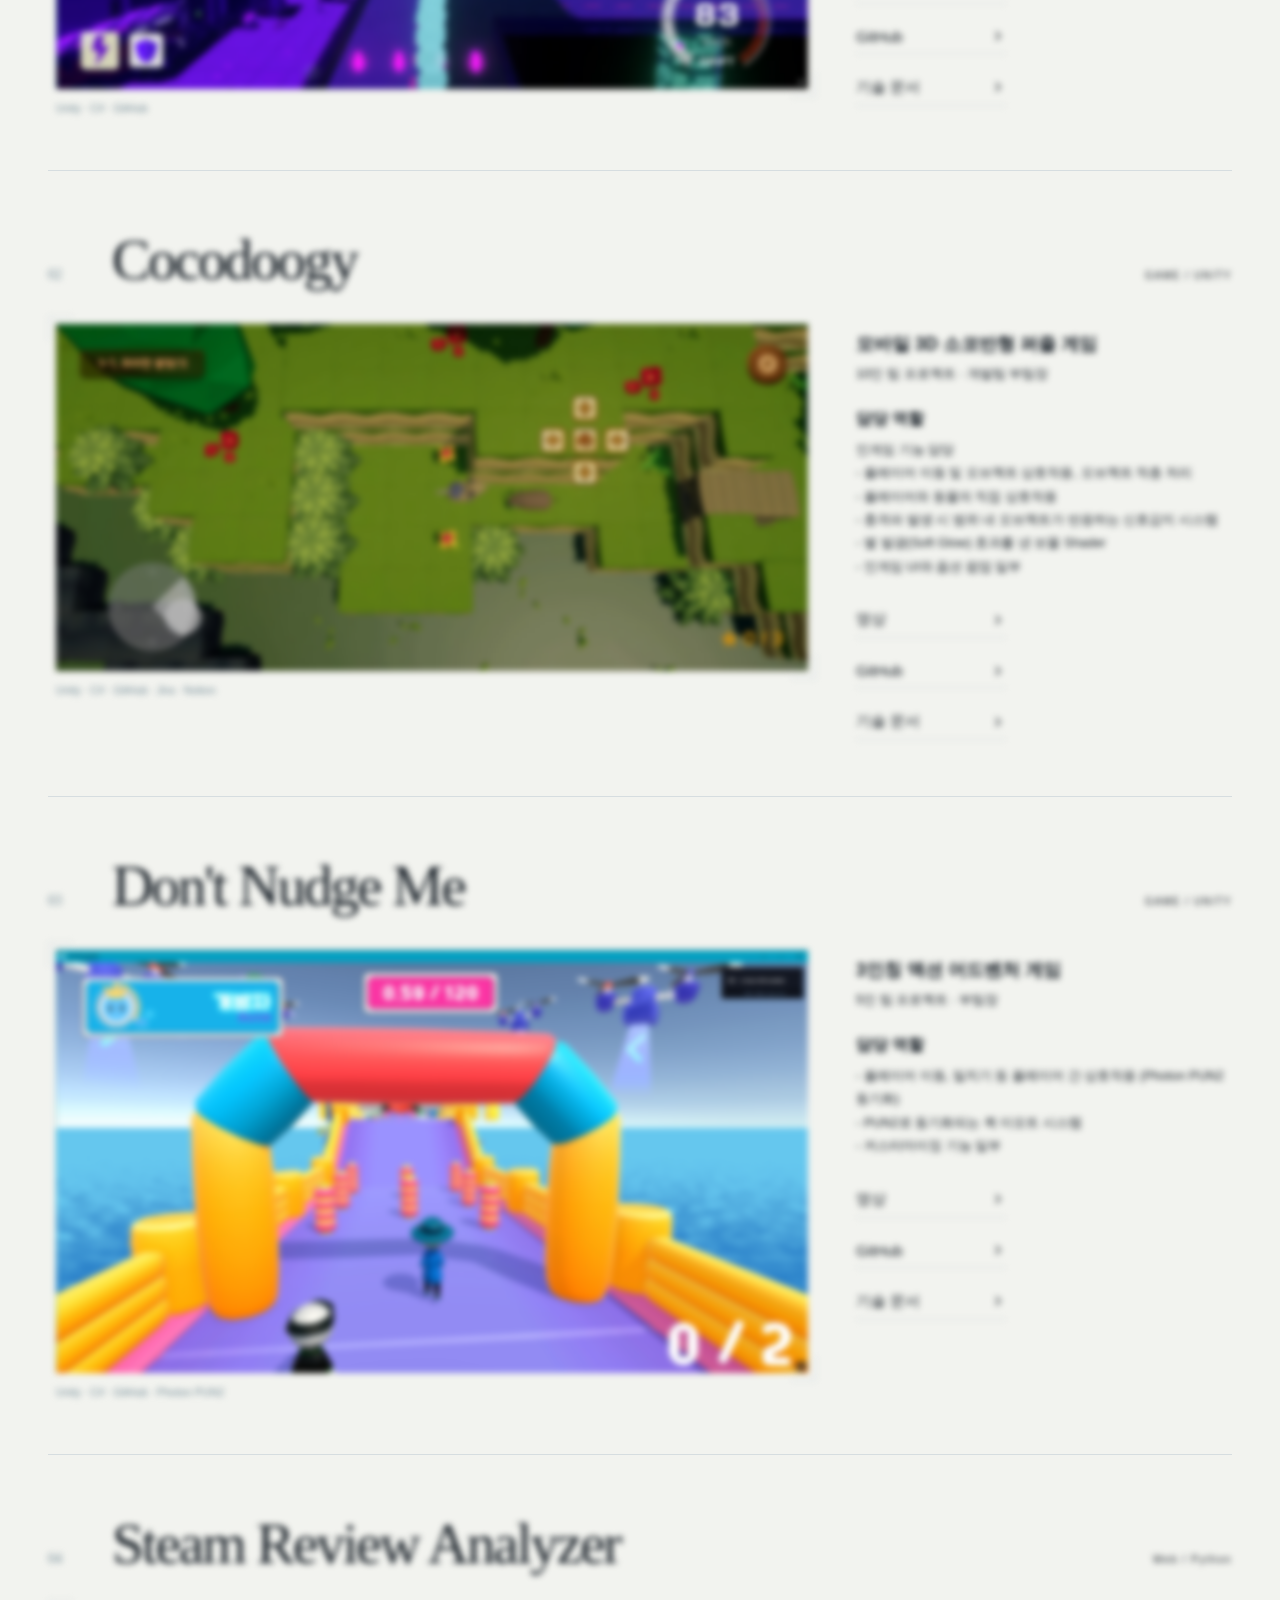
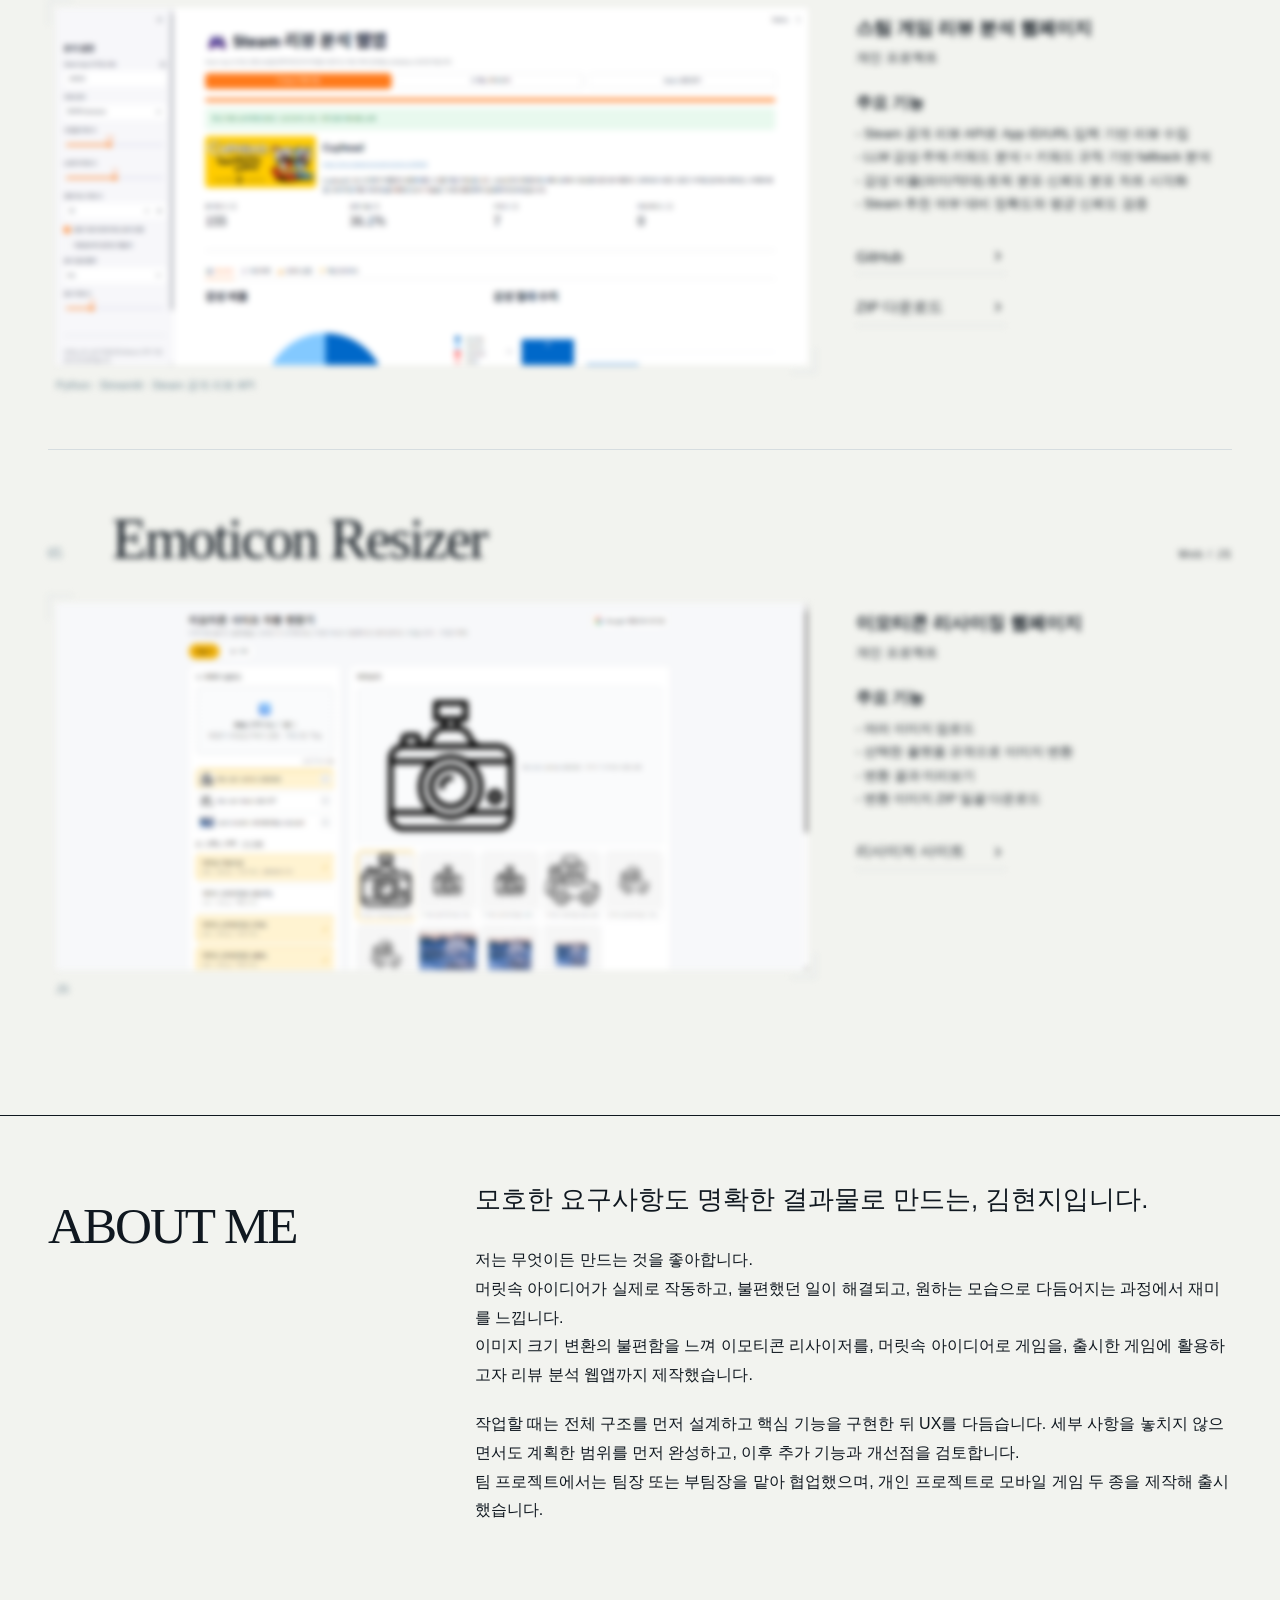
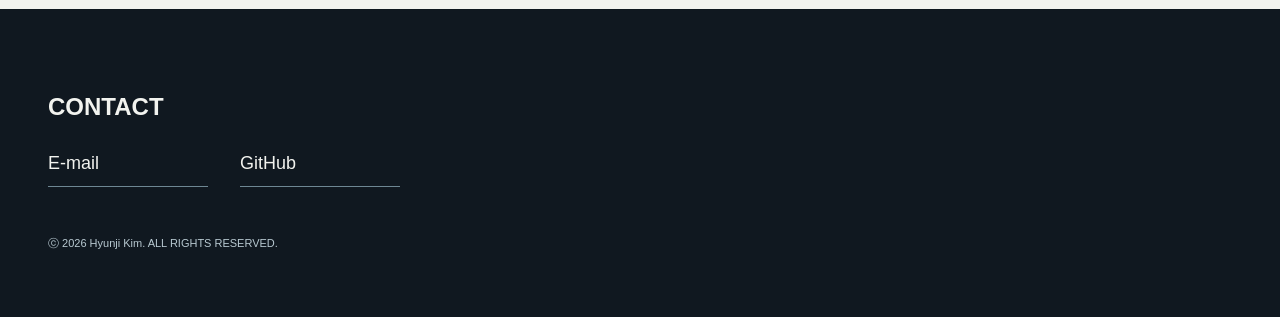
==== commit 2f2b0590: "구어체에서 문구 다듬기" ====
--- a/index.html
+++ b/index.html
@@ -394,12 +394,13 @@
             <h2 id="about-title">ABOUT ME</h2>
             <div class="about-content">
                 <p>모호한 요구사항도 명확한 결과물로 만드는, 김현지입니다.</p>
-                <p>저는 무엇이든 만드는 걸 좋아합니다. <br>
-                    머릿속 아이디어가 실제로 돌아가고, 불편했던 일이 해결되고, 원하는 모습으로 다듬어지는 과정이 재미있습니다. <br>
-                    이미지 크기를 일일이 바꾸는 게 불편해서 이모티콘 리사이저를 만들었고, 머릿속 아이디어는 게임으로 만들었습니다. 출시한 게임에 써먹고 싶어서 리뷰 분석 웹앱까지 만들었습니다.
+                <p>저는 무엇이든 만드는 것을 좋아합니다. <br>
+                    머릿속 아이디어가 실제로 작동하고, 불편했던 일이 해결되고, 원하는 모습으로 다듬어지는 과정에서 재미를 느낍니다. <br>
+                    이미지 크기 변환의 불편함을 느껴 이모티콘 리사이저를, 머릿속 아이디어로 게임을, 출시한 게임에 활용하고자 리뷰 분석 웹앱까지 제작했습니다.
                 </p>
-                <p>작업할 때는 전체 구조를 먼저 잡고 핵심 기능부터 구현한 뒤 UX를 다듬습니다. 세부를 놓치지 않되 계획한 범위를 먼저 끝내고, 추가 기능과 개선점은 그다음에 검토합니다. <br>
-                    팀 프로젝트에서는 팀장이나 부팀장을 맡아 협업해 왔고, 개인 프로젝트로는 모바일 게임 두 종을 만들어 출시했습니다.</p>
+                <p>작업할 때는 전체 구조를 먼저 설계하고 핵심 기능을 구현한 뒤 UX를 다듬습니다. 세부 사항을 놓치지 않으면서도 계획한 범위를 먼저 완성하고, 이후 추가 기능과 개선점을 검토합니다.
+                    <br>
+                    팀 프로젝트에서는 팀장 또는 부팀장을 맡아 협업했으며, 개인 프로젝트로 모바일 게임 두 종을 제작해 출시했습니다.</p>
             </div>
         </section>
     </main>
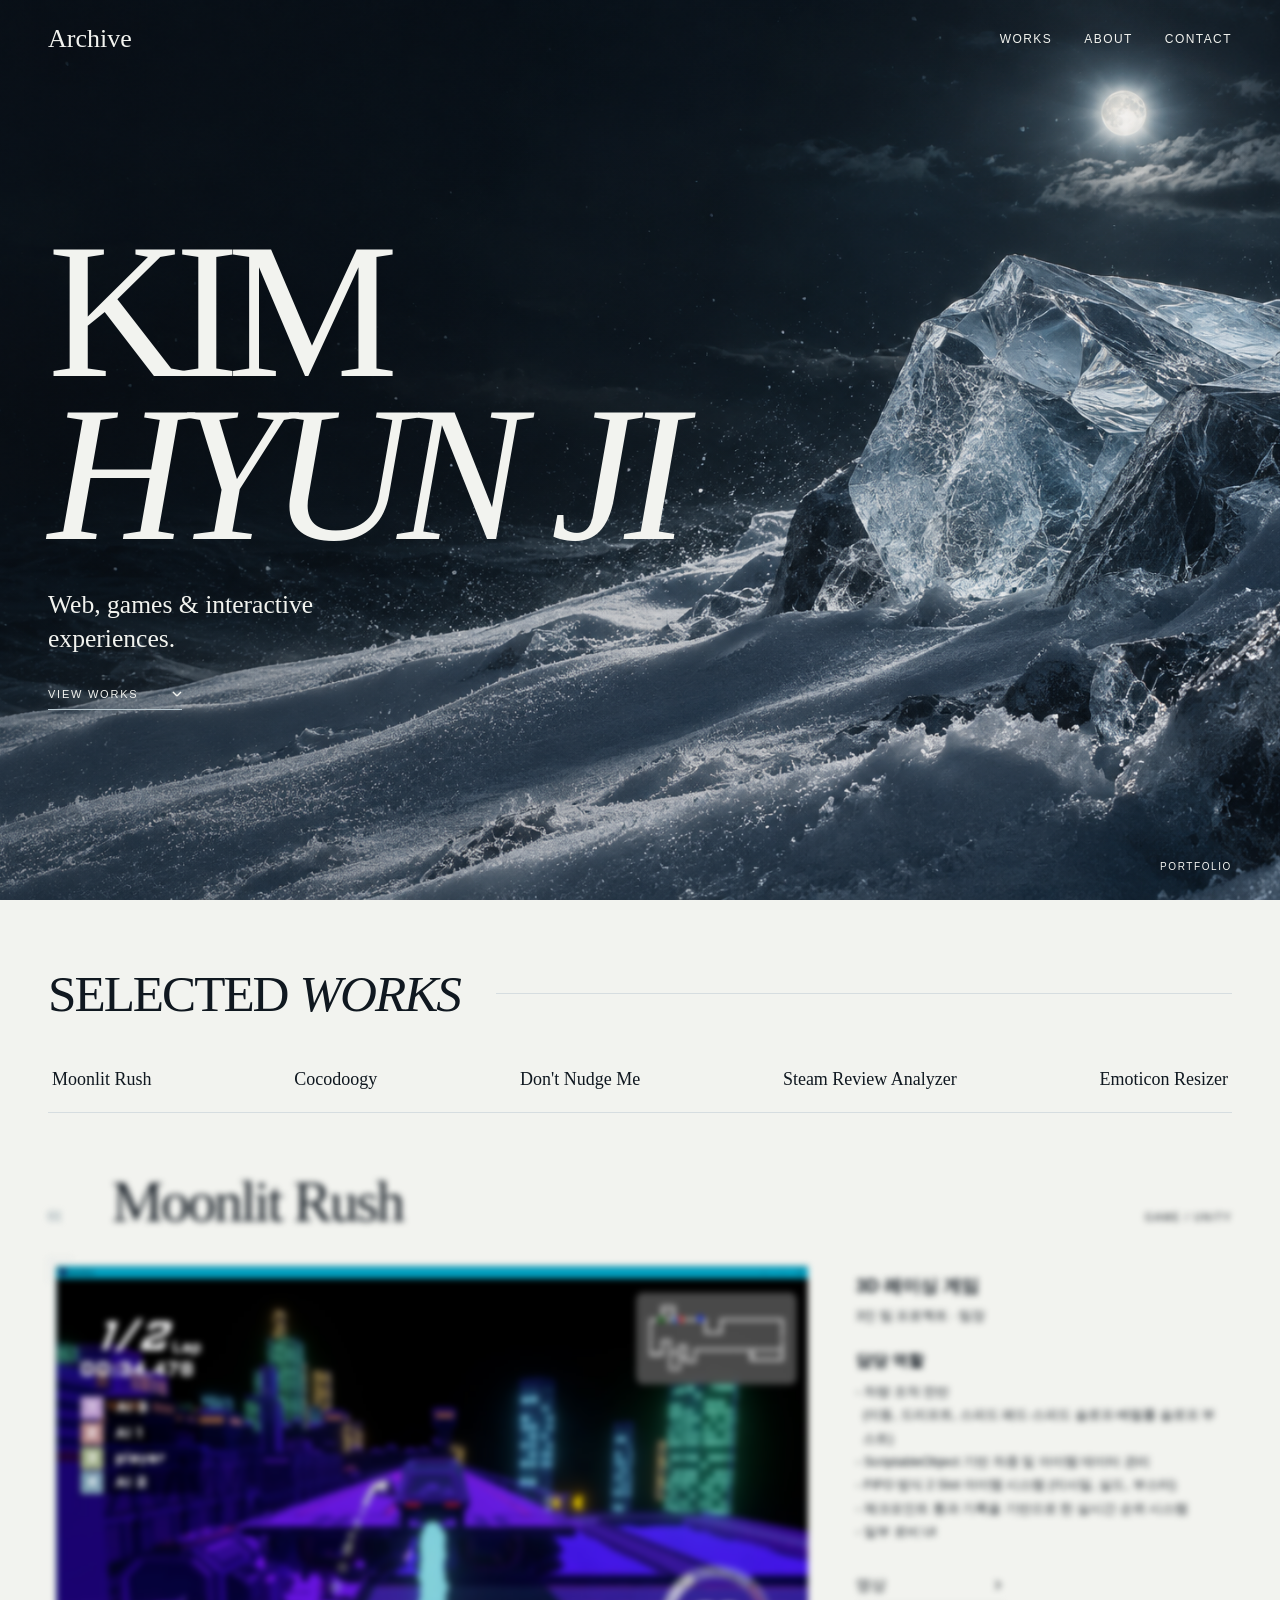
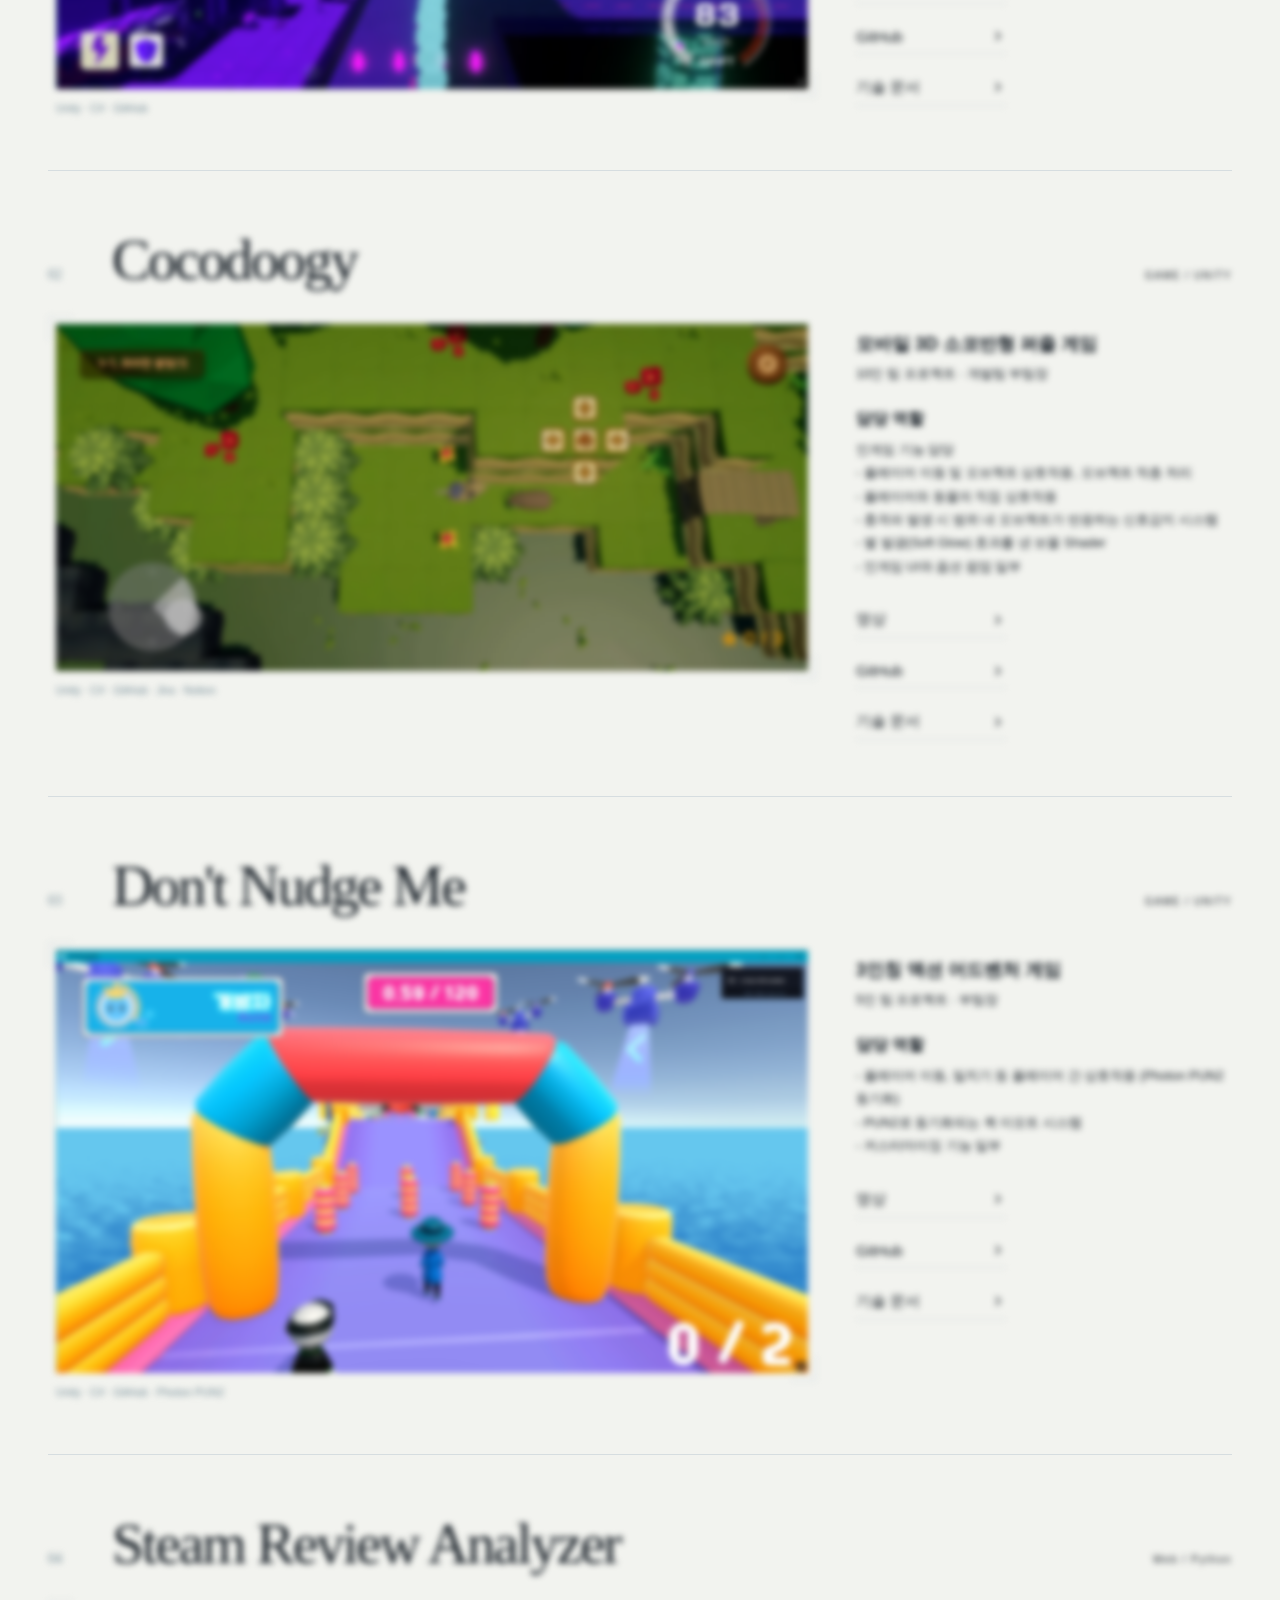
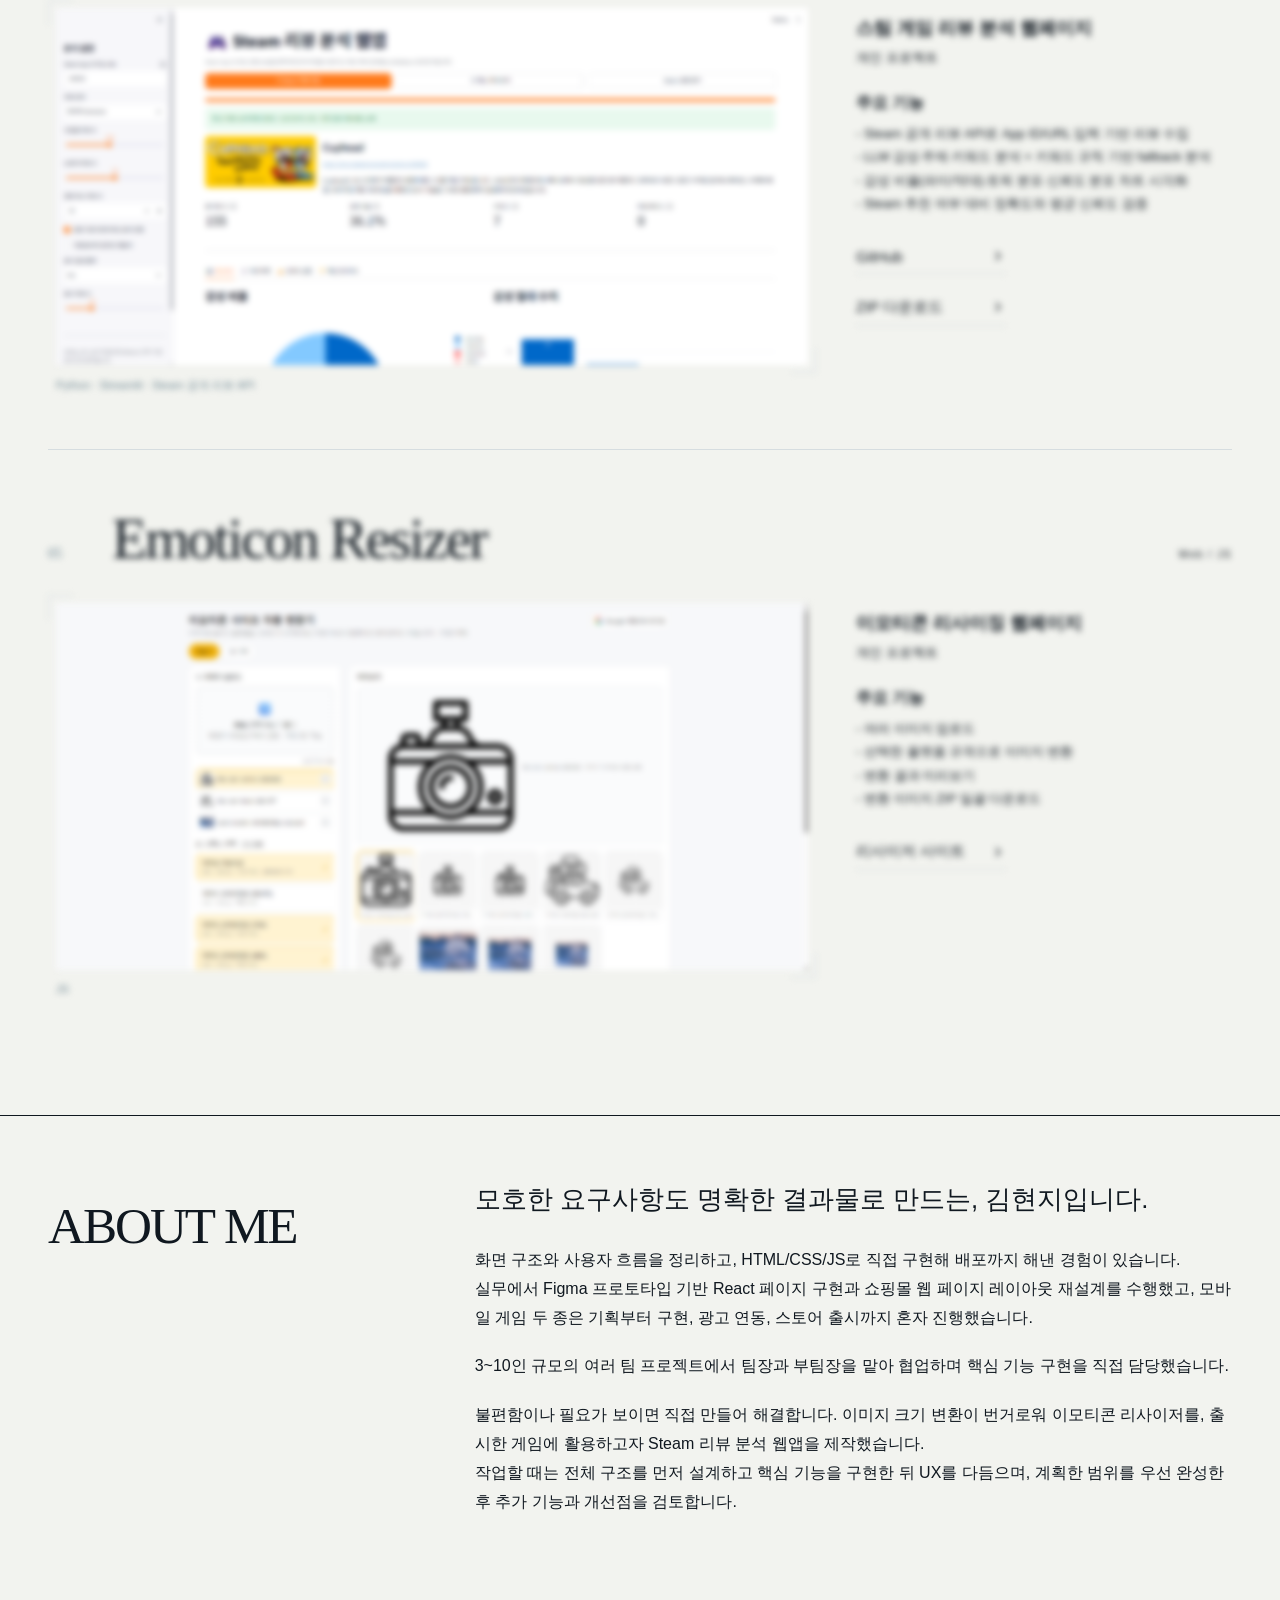
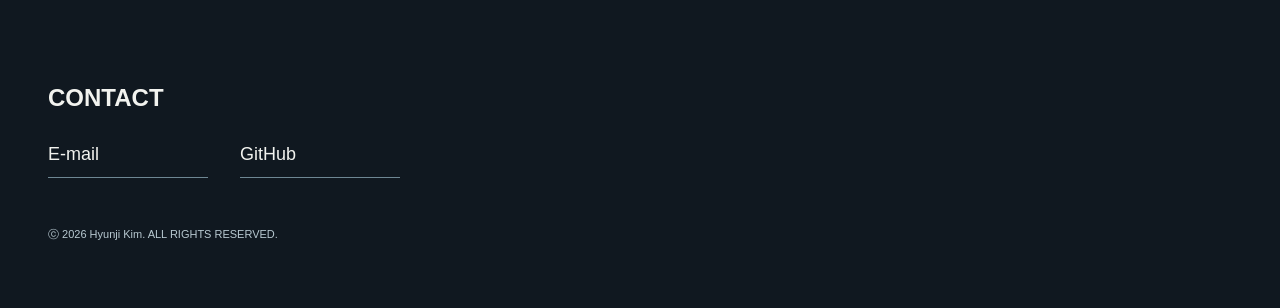
==== commit 0b957725: "문구 다듬기, favicon 추가, 이메일 패널 동작 수정" ====
--- a/index.html
+++ b/index.html
@@ -9,8 +9,9 @@
     <meta property="og:title" content="Devschnee | Archive">
     <meta property="og:description" content="Web, games &amp; interactive experiences.">
     <meta property="og:url" content="https://devschnee.github.io/pfschnee/">
-    <meta property="og:image" content="https://devschnee.github.io/pfschnee/src/site-preview.png?v=2">
+    <meta property="og:image" content="https://devschnee.github.io/pfschnee/src/site-preview.png">
     <meta property="og:image:alt" content="HJ Kim Portfolio Preview">
+    <link rel="icon" href="./src/favicon.svg">
     <script src="https://challenges.cloudflare.com/turnstile/v0/api.js?render=explicit" defer></script>
     <title>HJ K. | Archive</title>
     <link rel="stylesheet" href="./css/style.css">
@@ -394,13 +395,12 @@
             <h2 id="about-title">ABOUT ME</h2>
             <div class="about-content">
                 <p>모호한 요구사항도 명확한 결과물로 만드는, 김현지입니다.</p>
-                <p>저는 무엇이든 만드는 것을 좋아합니다. <br>
-                    머릿속 아이디어가 실제로 작동하고, 불편했던 일이 해결되고, 원하는 모습으로 다듬어지는 과정에서 재미를 느낍니다. <br>
-                    이미지 크기 변환의 불편함을 느껴 이모티콘 리사이저를, 머릿속 아이디어로 게임을, 출시한 게임에 활용하고자 리뷰 분석 웹앱까지 제작했습니다.
-                </p>
-                <p>작업할 때는 전체 구조를 먼저 설계하고 핵심 기능을 구현한 뒤 UX를 다듬습니다. 세부 사항을 놓치지 않으면서도 계획한 범위를 먼저 완성하고, 이후 추가 기능과 개선점을 검토합니다.
-                    <br>
-                    팀 프로젝트에서는 팀장 또는 부팀장을 맡아 협업했으며, 개인 프로젝트로 모바일 게임 두 종을 제작해 출시했습니다.</p>
+                <p>화면 구조와 사용자 흐름을 정리하고, HTML/CSS/JS로 직접 구현해 배포까지 해낸 경험이 있습니다. <br>
+                    실무에서 Figma 프로토타입 기반 React 페이지 구현과 쇼핑몰 웹 페이지 레이아웃 재설계를 수행했고, 모바일 게임 두 종은 기획부터 구현, 광고 연동, 스토어 출시까지 혼자
+                    진행했습니다.</p>
+                <p>3~10인 규모의 여러 팀 프로젝트에서 팀장과 부팀장을 맡아 협업하며 핵심 기능 구현을 직접 담당했습니다.</p>
+                <p>불편함이나 필요가 보이면 직접 만들어 해결합니다. 이미지 크기 변환이 번거로워 이모티콘 리사이저를, 출시한 게임에 활용하고자 Steam 리뷰 분석 웹앱을 제작했습니다. <br>
+                    작업할 때는 전체 구조를 먼저 설계하고 핵심 기능을 구현한 뒤 UX를 다듬으며, 계획한 범위를 우선 완성한 후 추가 기능과 개선점을 검토합니다.</p>
             </div>
         </section>
     </main>
--- a/css/style.css
+++ b/css/style.css
@@ -639,6 +639,10 @@
         filter 350ms cubic-bezier(0.22, 1, 0.36, 1),
         display 350ms allow-discrete;
     box-shadow: 0 12px 32px rgba(16, 24, 32, 0.16);
+    display: flex;
+    flex-direction: column;
+    max-height: calc(var(--email-visible-height, 100dvh) - 32px);
+    overflow: hidden;
 }
 
 .email-panel[hidden] {
@@ -673,6 +677,7 @@
     gap: 8px;
     margin-bottom: 15px;
     padding-bottom: 10px;
+    flex-shrink: 0;
     border-bottom: 1px solid var(--color-dark);
 }
 
@@ -728,6 +733,7 @@
     grid-template-rows: 1fr;
     /*내용 펼쳐진 높이 1f 접힌 높이 0fr*/
     transition: grid-template-rows 500ms cubic-bezier(0.42, 1, 0.36, 1);
+    min-height: 0;
 }
 
 .email-panel.minimized .email-panel-body {
@@ -736,7 +742,9 @@
 
 .email-panel-content {
     min-height: 0;
-    overflow: hidden;
+    overflow-y: auto;
+    overflow-x: hidden;
+    overscroll-behavior-y: contain;
 }
 
 .email-panel-body form {
@@ -985,6 +993,11 @@
         max-width: calc(100% - 32px);
         border-top-left-radius: 8px;
         box-shadow: 4px 4px 4px 1px var(--color-dark);
+        left: 16px;
+        right: 16px;
+        bottom: calc(16px + var(--email-bottom-gap, 0px));
+        min-width: 0;
+        max-width: none;
     }
 
     .email-panel.minimized {
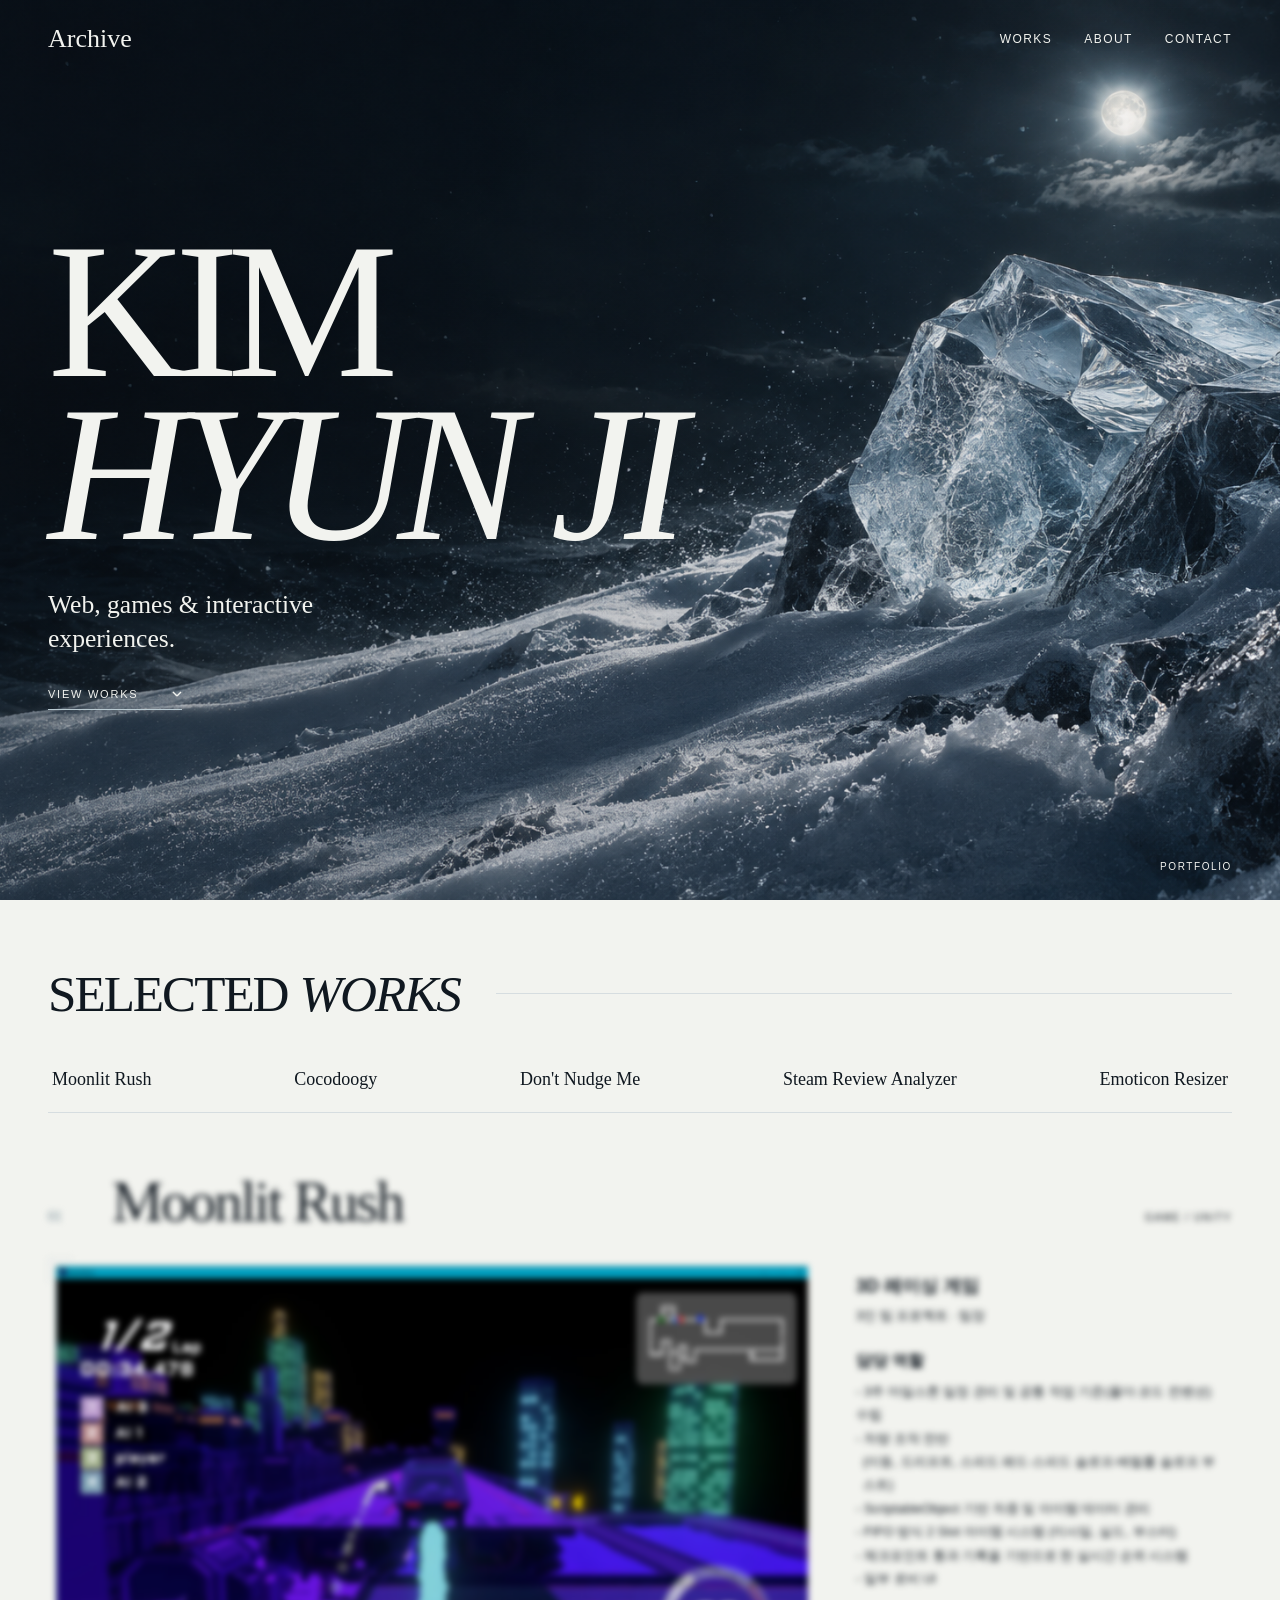
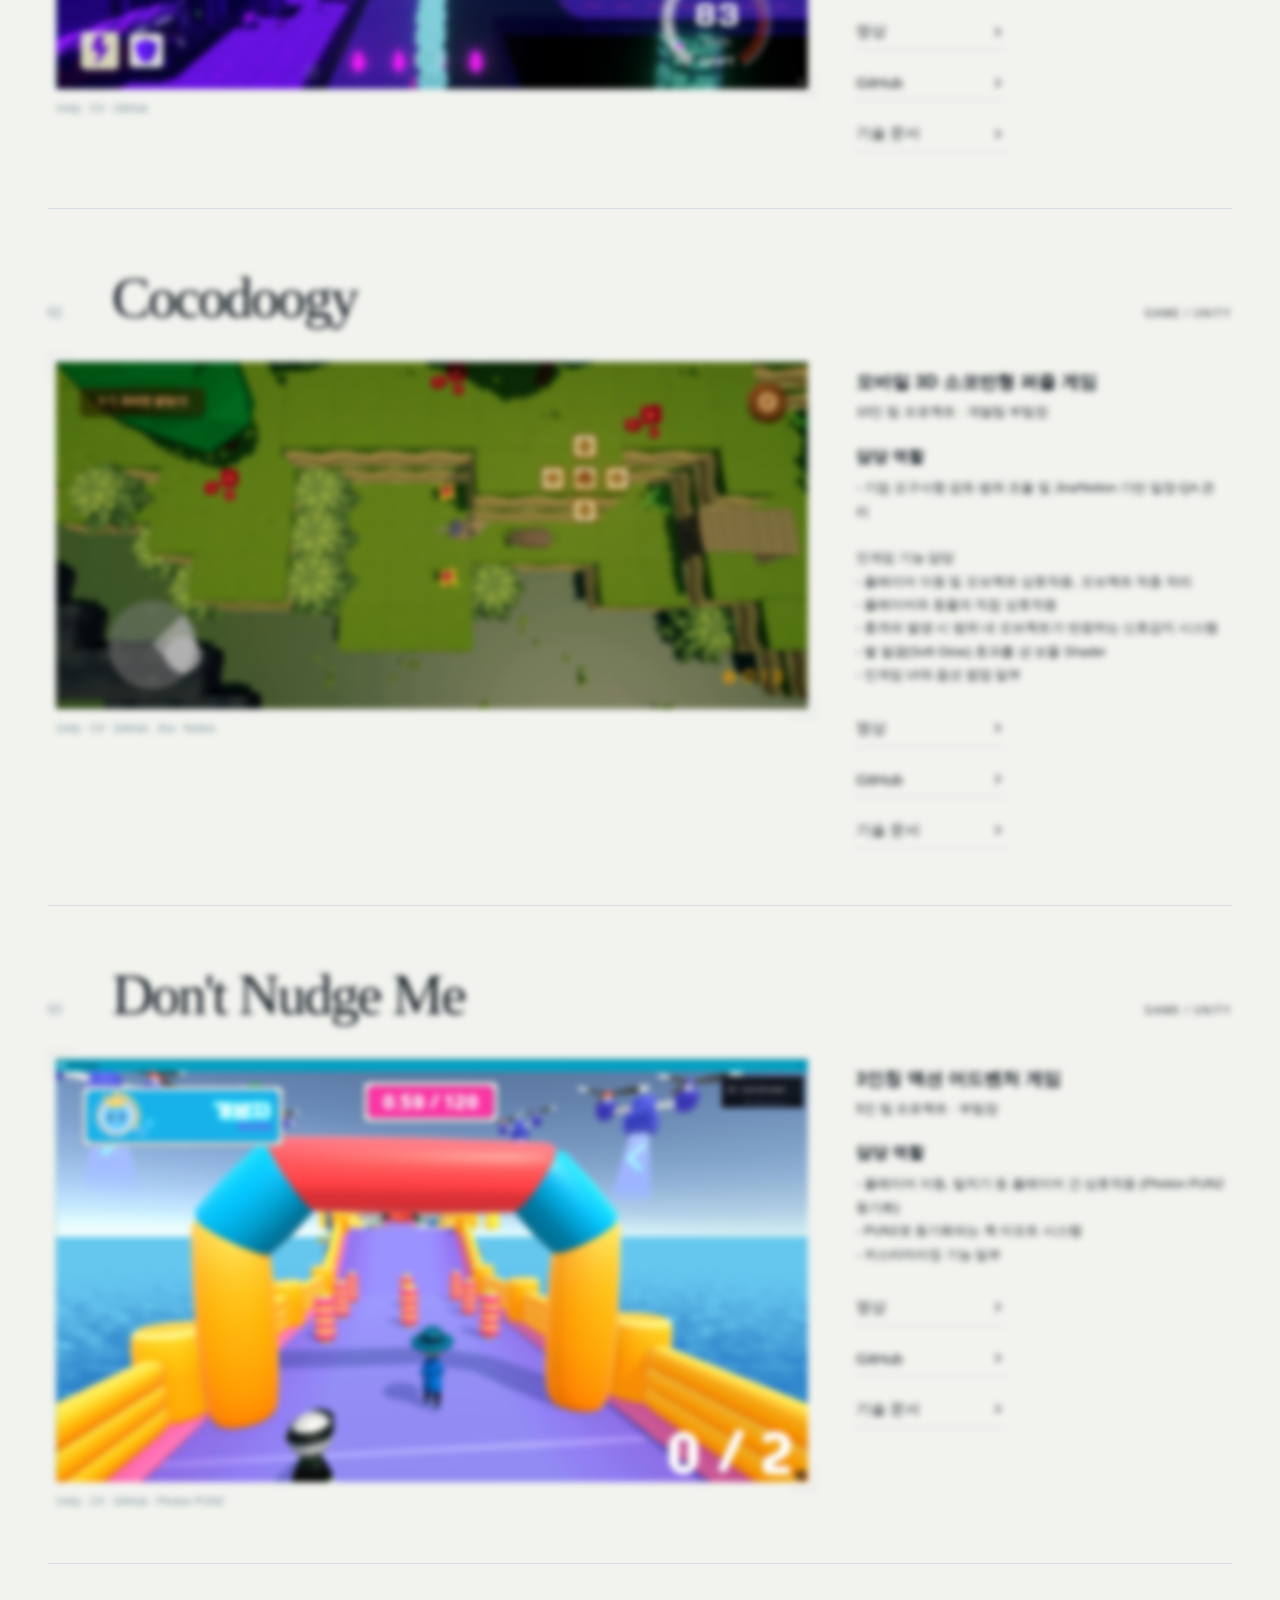
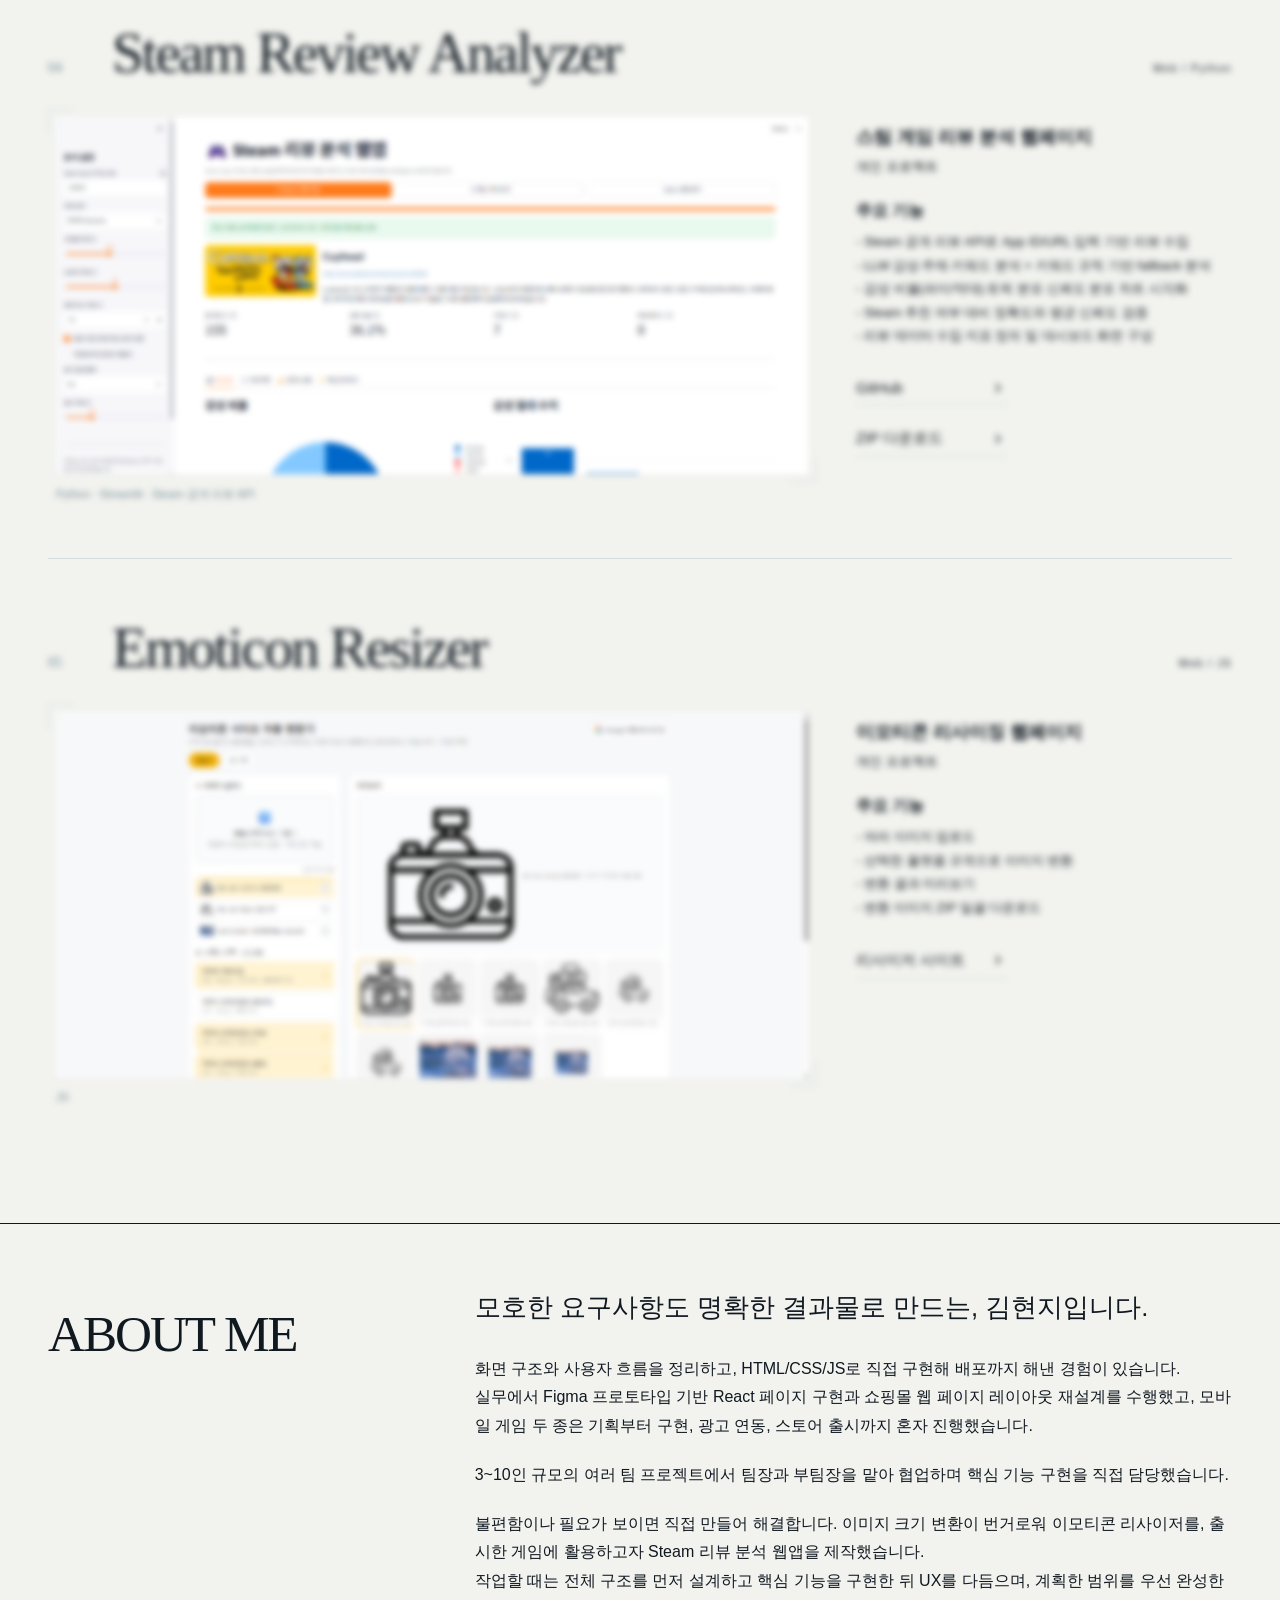
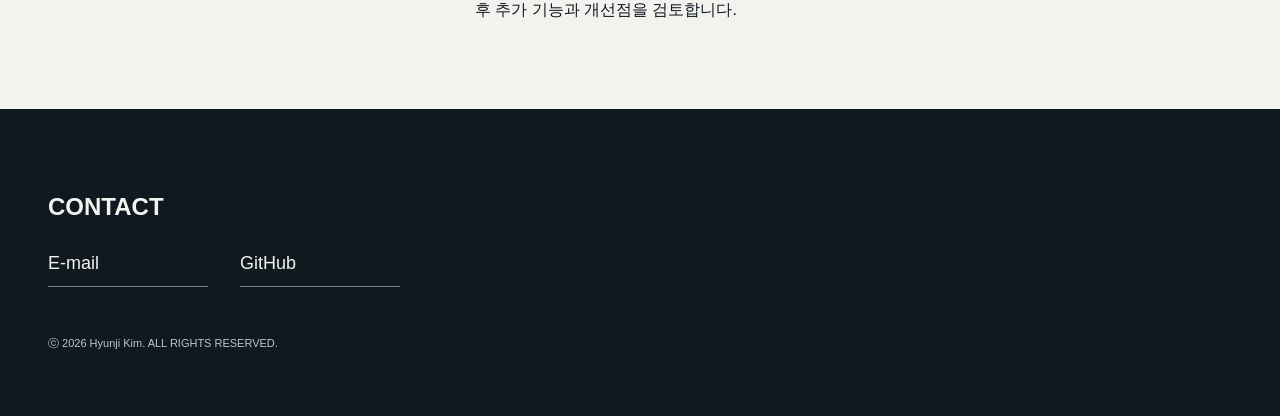
==== commit a0ab94d5: "설명추가" ====
--- a/index.html
+++ b/index.html
@@ -6,7 +6,7 @@
     <meta name="viewport" content="width=device-width, initial-scale=1.0">
     <meta name="description" content="Portfolio">
     <meta property="og:type" content="website">
-    <meta property="og:title" content="Devschnee | Archive">
+    <meta property="og:title" content="Hyun Ji Kim | Archive">
     <meta property="og:description" content="Web, games &amp; interactive experiences.">
     <meta property="og:url" content="https://devschnee.github.io/pfschnee/">
     <meta property="og:image" content="https://devschnee.github.io/pfschnee/src/site-preview.png">
@@ -31,7 +31,8 @@
     </header>
     <div class="index-nav" id="idx-nav" hidden>
         <a href="#works">WORKS</a>
-        <a href="#about">ABOUT | CONTACT</a>
+        <a href="#about">ABOUT<span class="pc-contact-label"> | CONTACT</span></a>
+        <a href="#contact" class="mobile-only">CONTACT</a>
         <a href="#top" class="t-learn">
             <span class="t-learn-up" aria-hidden="true">
                 <span class="t-learn-chevron">
@@ -114,6 +115,7 @@
                         <p>3인 팀 프로젝트 · 팀장</p>
                         <h4>담당 역할</h4>
                         <ul class="project-description">
+                            <li>3주 마일스톤 일정 관리 및 공통 작업 기준(폴더·코드 컨벤션) 수립</li>
                             <li>차량 조작 전반 <span>(이동, 드리프트, 스피드 패드·스피드 슬로프·배럴롤 슬로프 부스트)</span></li>
                             <li>ScriptableObject 기반 차종 및 아이템 데이터 관리</li>
                             <li>FIFO 방식 2 Slot 아이템 시스템 (미사일, 실드, 부스터)</li>
@@ -181,6 +183,7 @@
                         <p>10인 팀 프로젝트 · 개발팀 부팀장</p>
                         <h4>담당 역할</h4>
                         <ul class="project-description">
+                            <li>기업 요구사항 검토·범위 조율 및 Jira/Notion 기반 일정·QA 관리</li><br>
                             인게임 기능 담당
                             <li>플레이어 이동 및 오브젝트 상호작용, 오브젝트 적층 처리</li>
                             <li>플레이어와 동물의 직접 상호작용</li>
@@ -318,6 +321,7 @@
                             <li>LLM 감성·주제·키워드 분석 + 키워드 규칙 기반 fallback 분석</li>
                             <li>감성 비율(파이/막대)·토픽 분포·신뢰도 분포 차트 시각화</li>
                             <li>Steam 추천 여부 대비 정확도와 평균 신뢰도 검증</li>
+                            <li>리뷰 데이터 수집·지표 정의 및 대시보드 화면 구성</li>
                         </ul>
                         <div class="project-links">
                             <a href="https://github.com/devschnee/steam-review-analyzer" class="t-learn" target="_blank"
@@ -437,8 +441,12 @@
                 <span class="email-icon icon-minimize" aria-hidden="true">−</span>
                 <span class="email-icon icon-expand" aria-hidden="true">⤢</span>
             </button>
-            <button type="button" id="email-close" aria-label="close mail writing">🗙</button>
-
+            <button type="button" id="email-close" aria-label="close mail writing">
+                <svg width="20" height="20" viewBox="0 0 24 24" fill="none" aria-hidden="true">
+                    <path d="M6 6L18 18" stroke="currentColor" stroke-width="1.75" stroke-linecap="round" />
+                    <path d="M18 6L6 18" stroke="currentColor" stroke-width="1.75" stroke-linecap="round" />
+                </svg>
+            </button>
         </div>
         <div class="email-panel-body">
             <div class="email-panel-content">
--- a/css/style.css
+++ b/css/style.css
@@ -35,6 +35,14 @@
     background-color: var(--color-snow);
     color: var(--color-dark);
     font-family: Arial, "Malgun Gothic", sans-serif;
+}
+
+body.email-scroll-locked {
+    position: fixed;
+    top: var(--email-page-offset);
+    left: 0;
+    right: 0;
+    overflow: hidden;
 }
 
 /* 링크 기본 설정 */
@@ -263,6 +271,10 @@
     padding-left: 22px;
     color: var(--color-dark);
     position: relative;
+}
+
+.index-nav a.mobile-only {
+    display: none;
 }
 
 .index-nav a:hover {
@@ -845,7 +857,7 @@
         gap: 8px;
 
         padding: 4px 8px;
-        background-color: var(--color-snow);
+        background-color: var(--color-ice);
         border: 1px solid var(--color-line);
     }
 
@@ -855,6 +867,24 @@
         gap: 6px;
         padding: 12px 8px;
         font-size: 11px;
+        color: var(--color-snow);
+    }
+
+    .index-nav .pc-contact-label {
+        display: none;
+    }
+
+    .index-nav a.mobile-only {
+        display: flex;
+    }
+
+    .index-nav a:hover {
+        color: var(--color-accent);
+    }
+
+    .index-nav a.is-active {
+        color: var(--color-dark);
+        font-weight: 700;
     }
 
     .index-nav a.is-active::before {
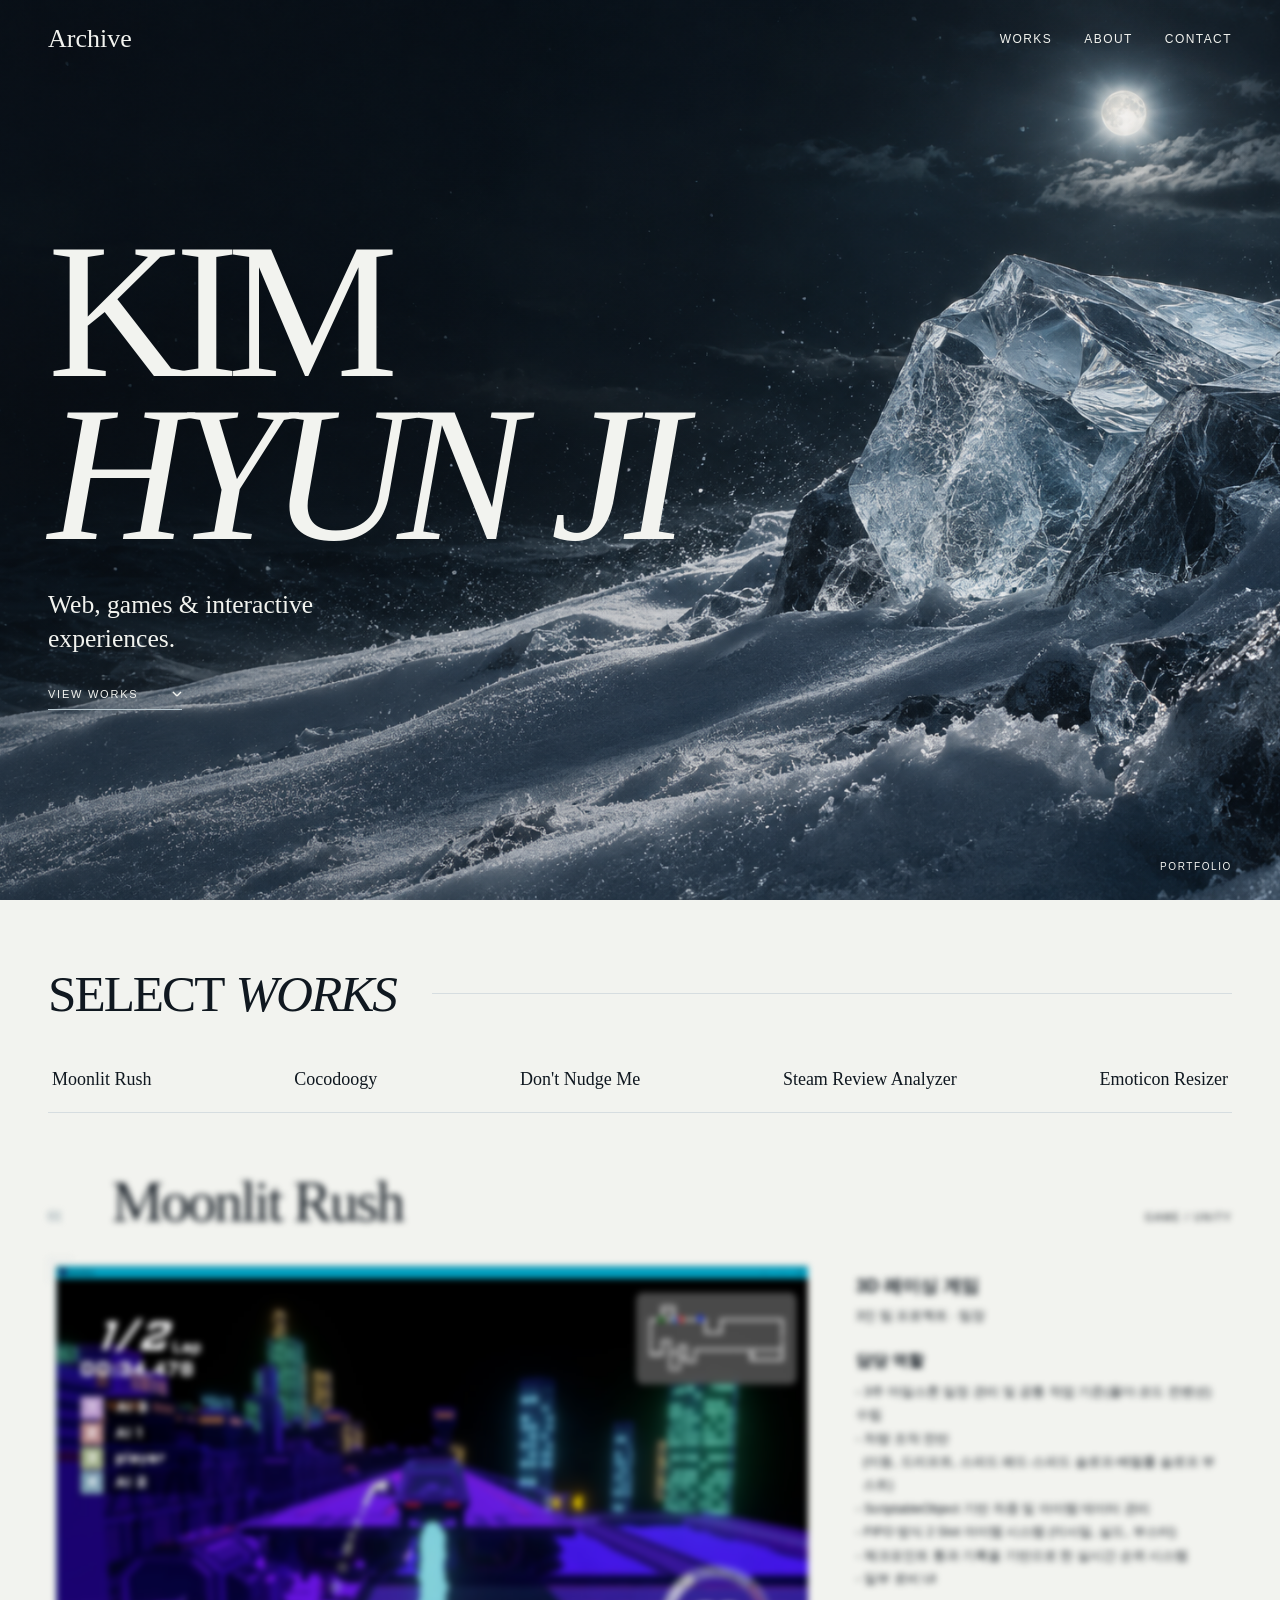
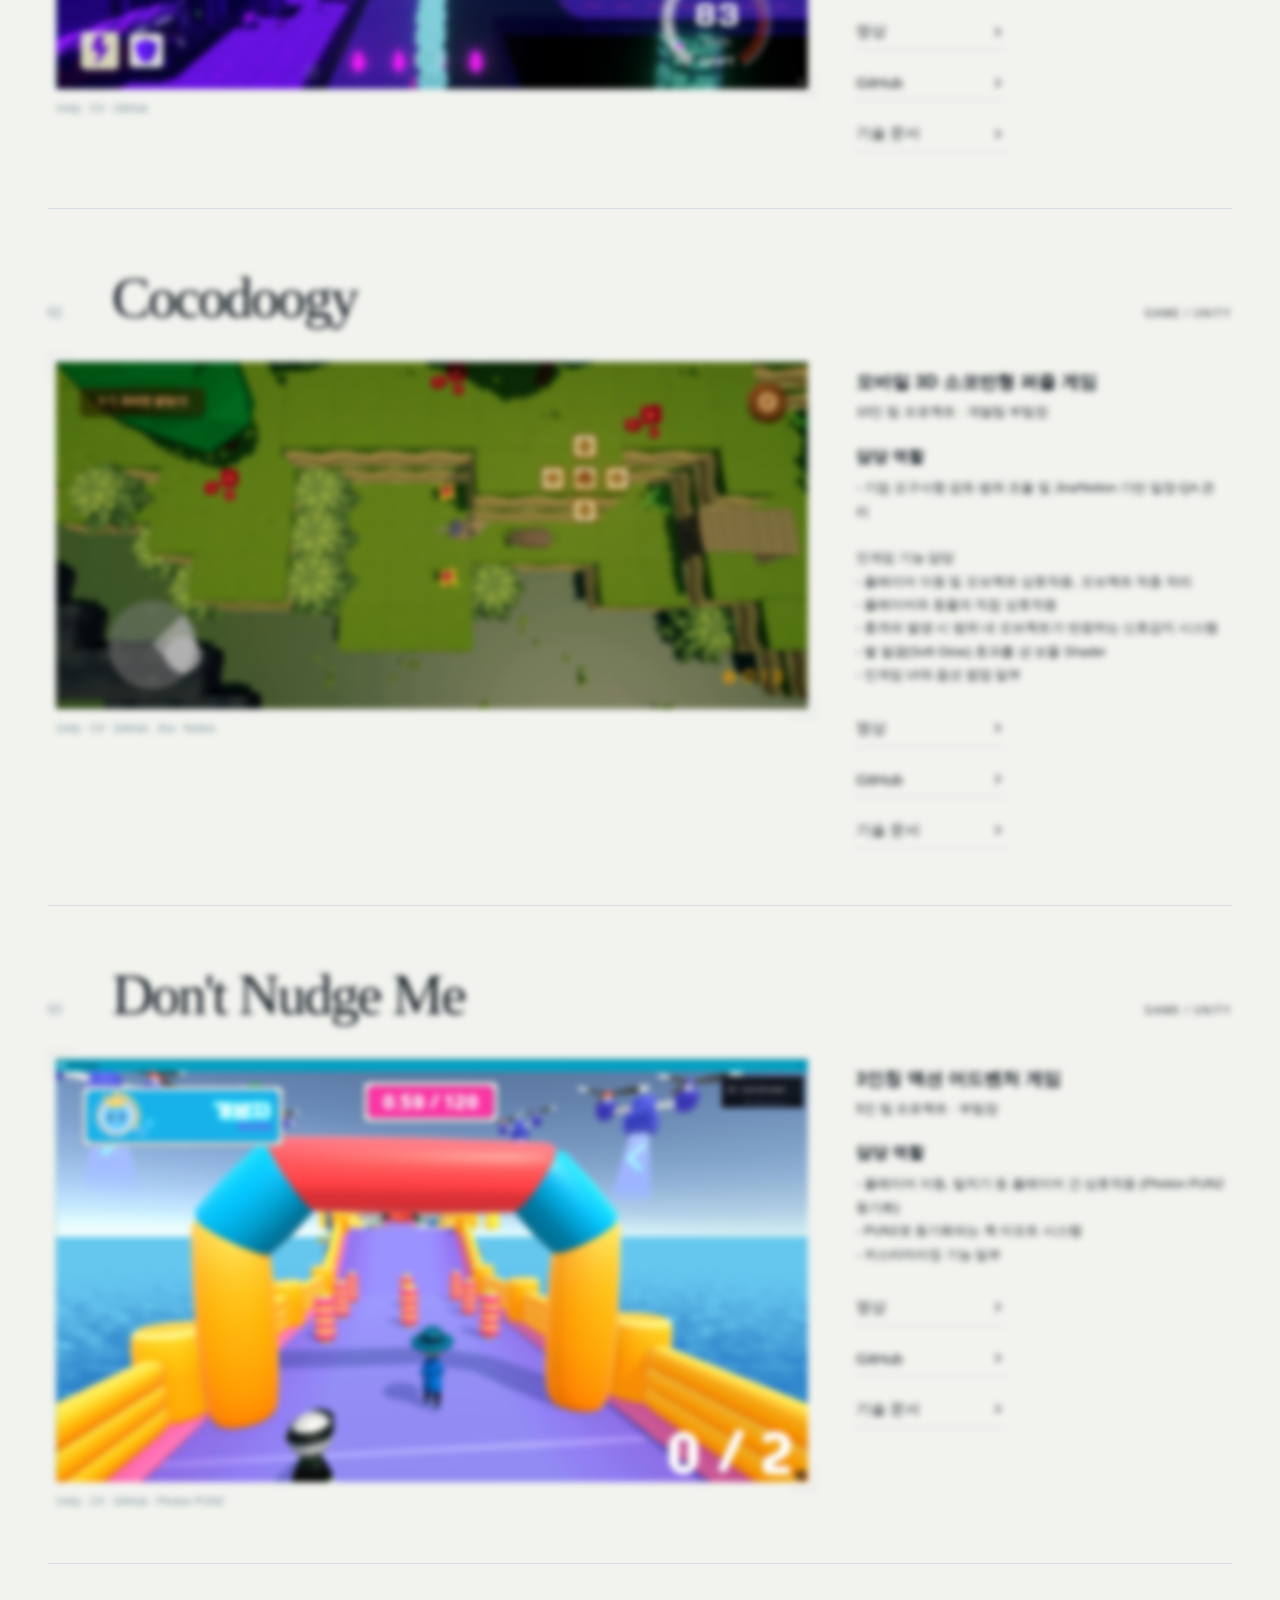
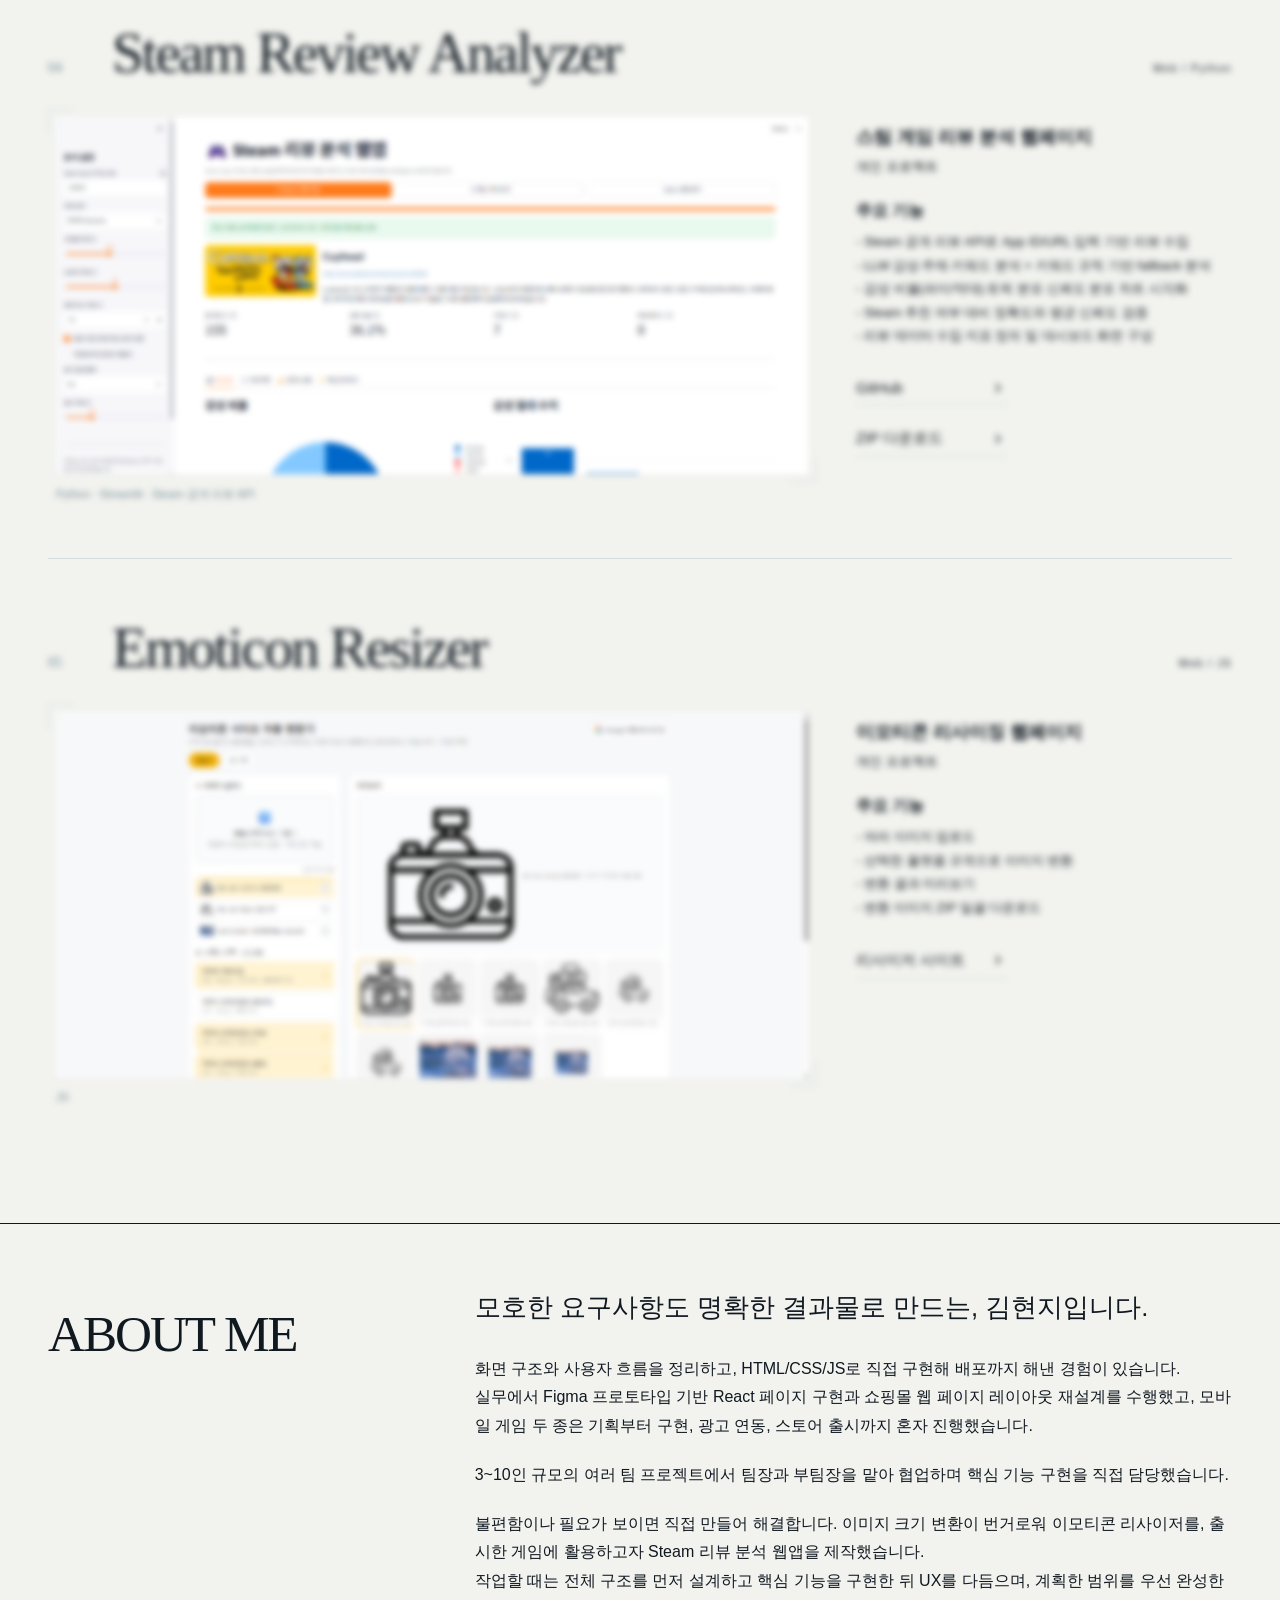
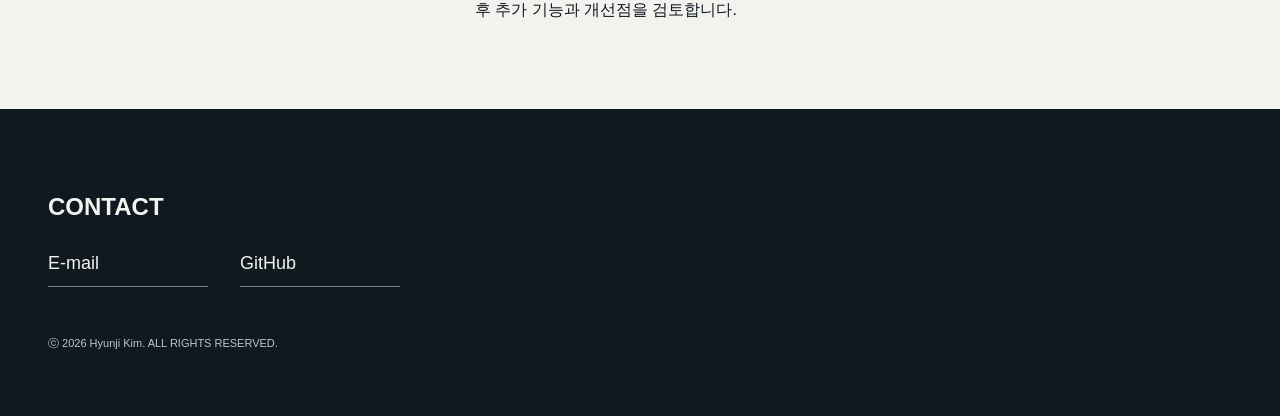
==== commit 330ef1c6: "문구 수정" ====
--- a/index.html
+++ b/index.html
@@ -79,7 +79,7 @@
         </section>
 
         <section class="works" id="works" aria-labelledby="works-title">
-            <h2 id="works-title">SELECTED <em>WORKS</em></h2>
+            <h2 id="works-title">SELECT <em>WORKS</em></h2>
 
             <nav class="project-nav" aria-label="project-index">
                 <a href="#moonlit-rush">Moonlit Rush</a>
